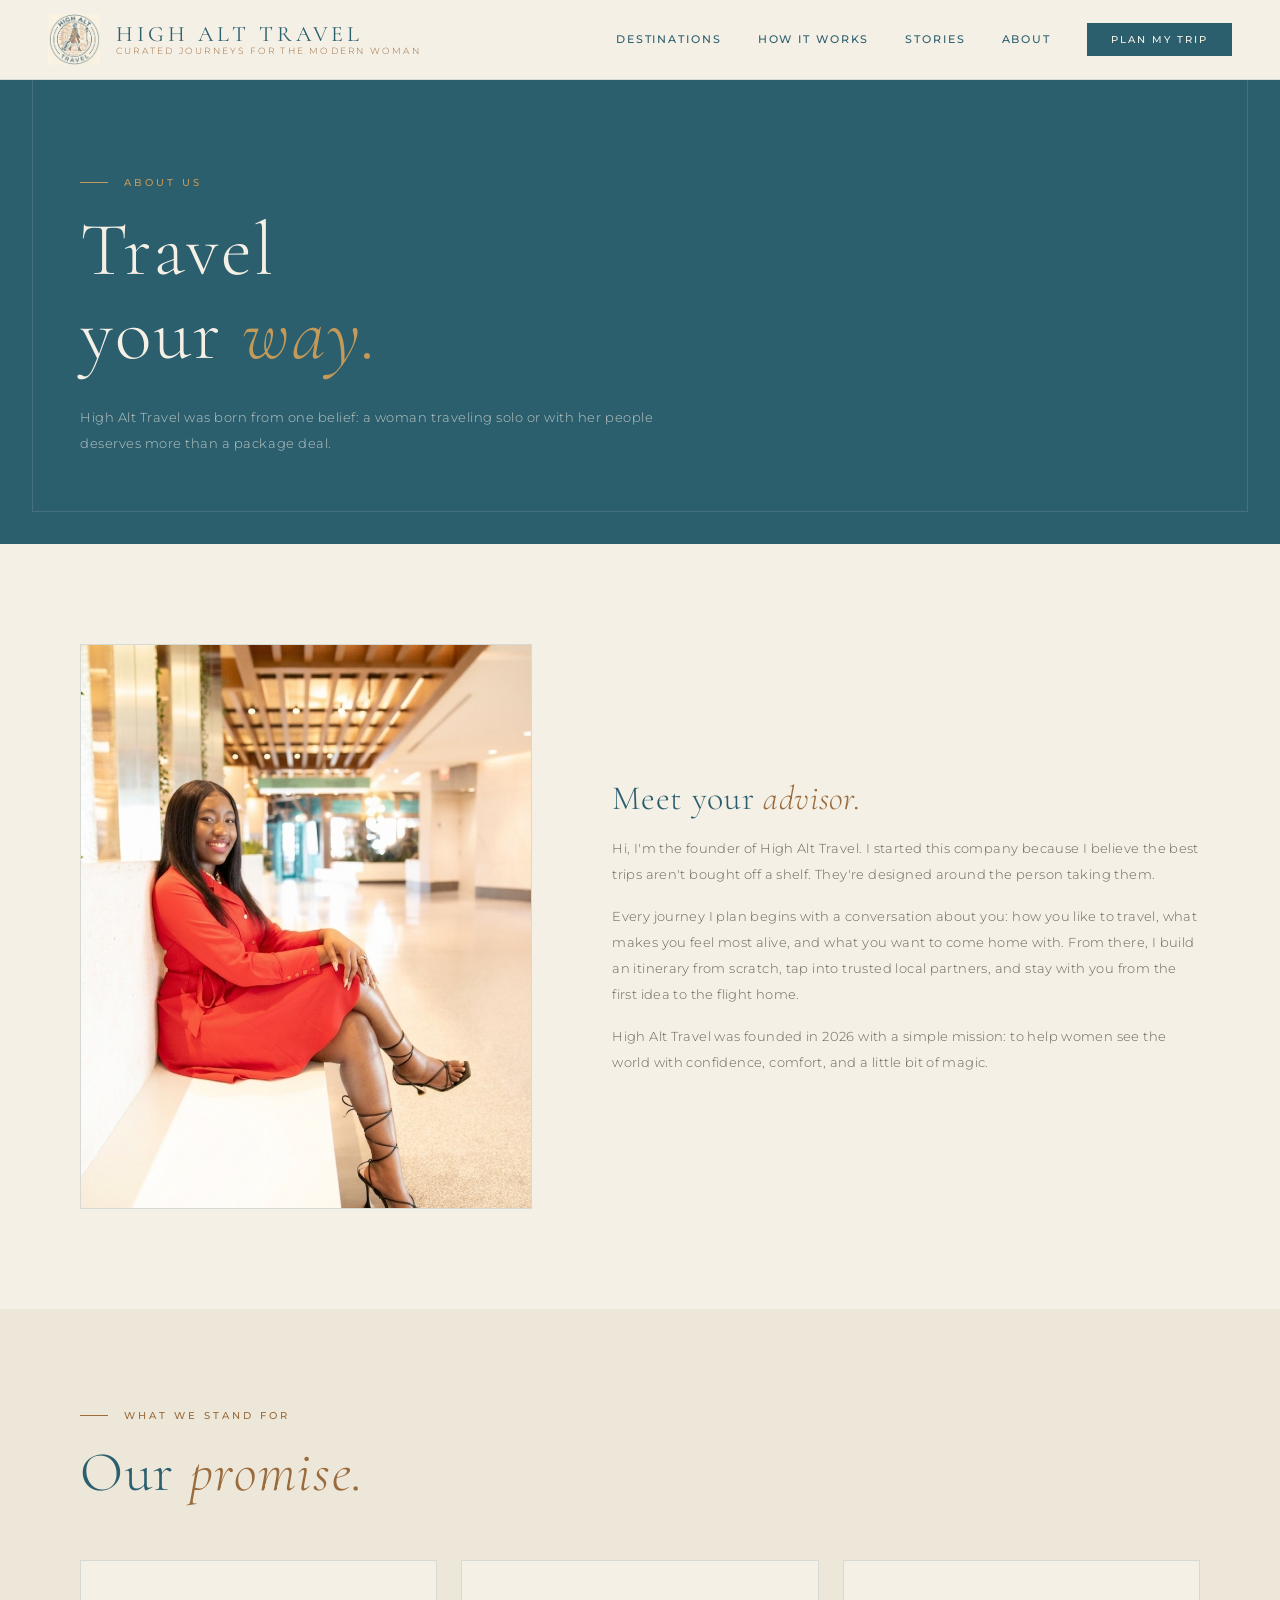
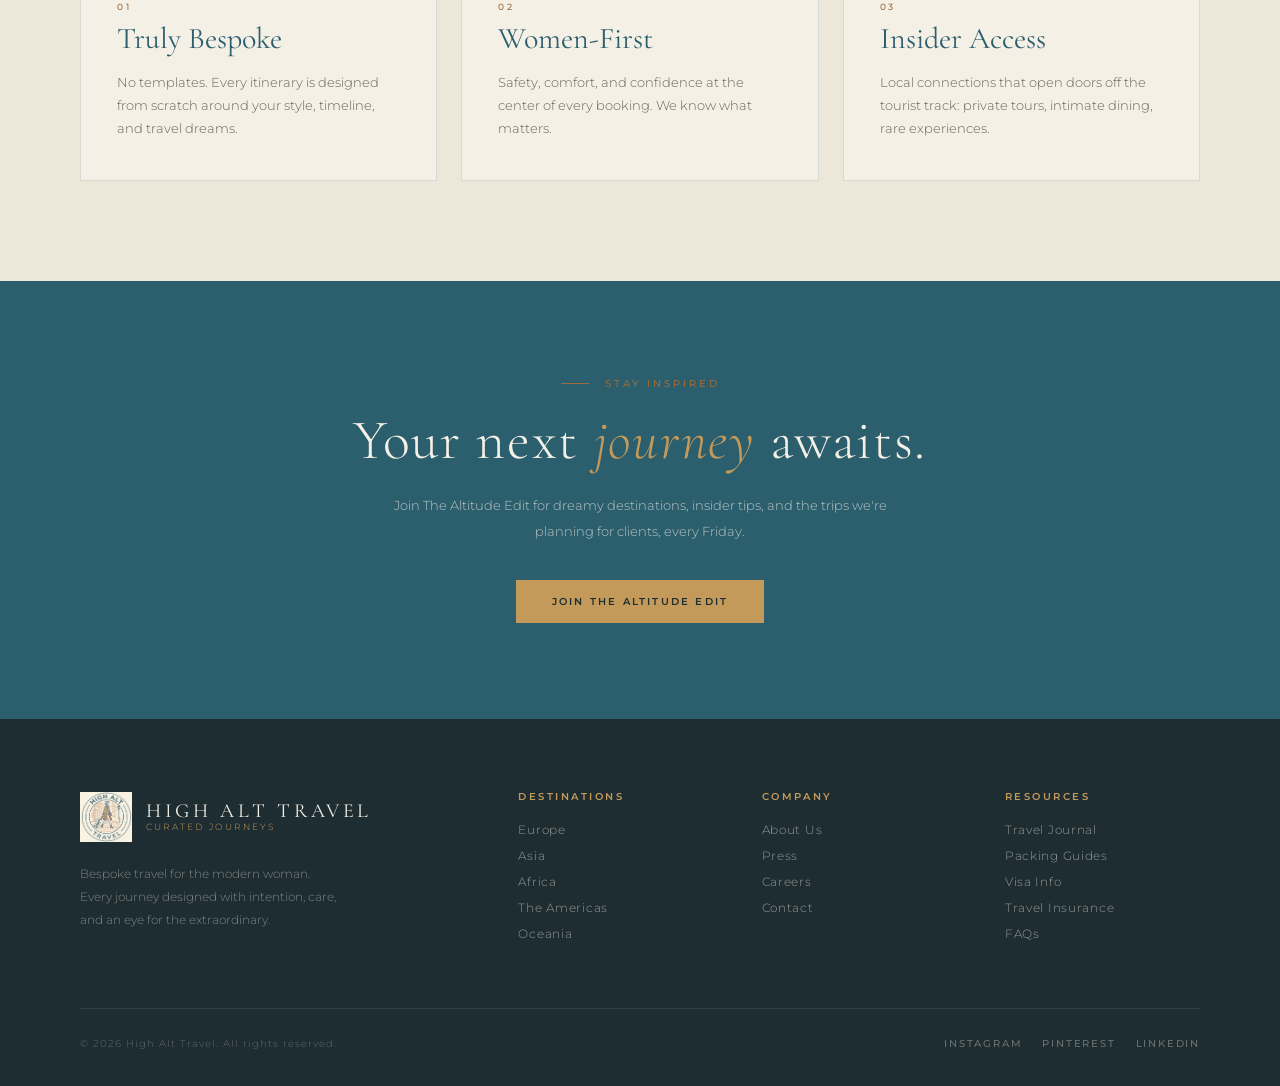
==== about.html @ b6b19e20 "Add footer pages and replace inquiry form with Brevo subscribe form - Replace the Formspree trip-inq" ====
<!DOCTYPE html>
<html lang="en">
<head>
<meta charset="UTF-8">
<meta name="viewport" content="width=device-width, initial-scale=1.0">
<title>About Us | High Alt Travel</title>
<meta name="description" content="High Alt Travel designs bespoke journeys for the modern woman traveler.">
<link href="https://fonts.googleapis.com/css2?family=Cormorant+Garamond:ital,wght@0,300;0,400;0,500;1,300;1,400;1,500&family=Montserrat:wght@300;400;500;600&display=swap" rel="stylesheet">
<link rel="icon" type="image/png" href="logo.png">
<link rel="stylesheet" href="styles.css">
</head>
<body>

<!-- NAV -->
<nav id="mainNav">
<a href="index.html" class="nav-brand">
    <img class="nav-logo" src="logo.png" alt="High Alt Travel logo">
    <div class="nav-wordmark">
        <span class="name">High Alt Travel</span>
        <span class="sub">Curated Journeys for the Modern Woman</span>
    </div>
</a>
    <div class="nav-links">
        <a href="index.html#destinations">Destinations</a>
        <a href="index.html#process">How It Works</a>
        <a href="index.html#testimonials">Stories</a>
        <a href="about.html">About</a>
        <a href="index.html#newsletter" class="nav-cta">Plan My Trip</a>
    </div>
    <div class="nav-hamburger" id="hamburger" aria-label="Open menu">
        <span></span><span></span><span></span>
    </div>
</nav>
<div class="mobile-menu" id="mobileMenu">
    <a href="index.html#destinations" class="mobile-link">Destinations</a>
    <a href="index.html#process" class="mobile-link">How It Works</a>
    <a href="index.html#testimonials" class="mobile-link">Stories</a>
    <a href="about.html" class="mobile-link">About</a>
    <a href="index.html#newsletter" class="mobile-link m-cta">Plan My Trip</a>
</div>

<!-- PAGE HERO -->
<header class="page-hero">
    <div class="section-eyebrow reveal">About Us</div>
    <h1 class="section-title reveal reveal-delay-1">Travel<br>your <em>way.</em></h1>
    <p class="page-lede reveal reveal-delay-2">High Alt Travel was born from one belief: a woman traveling solo or with her people deserves more than a package deal.</p>
</header>

<section class="page-body">
    <div class="about-split">
        <img class="about-photo reveal" src="my%20face.png" alt="Your High Alt Travel advisor">
        <div class="prose">
            <h2 class="reveal">Meet your <em>advisor.</em></h2>
            <p class="reveal reveal-delay-1">Hi, I'm the founder of High Alt Travel. I started this company because I believe the best trips aren't bought off a shelf. They're designed around the person taking them.</p>
            <p class="reveal reveal-delay-2">Every journey I plan begins with a conversation about you: how you like to travel, what makes you feel most alive, and what you want to come home with. From there, I build an itinerary from scratch, tap into trusted local partners, and stay with you from the first idea to the flight home.</p>
            <p class="reveal reveal-delay-3">High Alt Travel was founded in 2026 with a simple mission: to help women see the world with confidence, comfort, and a little bit of magic.</p>
        </div>
    </div>
</section>

<section class="page-body alt">
    <div class="section-eyebrow reveal">What We Stand For</div>
    <h2 class="section-title reveal reveal-delay-1" style="margin-bottom:56px;">Our <em>promise.</em></h2>
    <div class="card-grid">
        <div class="info-card reveal"><div class="meta">01</div><h3>Truly Bespoke</h3><p>No templates. Every itinerary is designed from scratch around your style, timeline, and travel dreams.</p></div>
        <div class="info-card reveal reveal-delay-1"><div class="meta">02</div><h3>Women-First</h3><p>Safety, comfort, and confidence at the center of every booking. We know what matters.</p></div>
        <div class="info-card reveal reveal-delay-2"><div class="meta">03</div><h3>Insider Access</h3><p>Local connections that open doors off the tourist track: private tours, intimate dining, rare experiences.</p></div>
    </div>
</section>

<!-- CTA -->
<section class="page-cta">
    <div class="section-eyebrow reveal" style="justify-content:center;">Stay Inspired</div>
    <h2 class="section-title reveal reveal-delay-1">Your next <em>journey</em> awaits.</h2>
    <p class="reveal reveal-delay-2">Join The Altitude Edit for dreamy destinations, insider tips, and the trips we're planning for clients, every Friday.</p>
    <a href="index.html#newsletter" class="btn-primary reveal reveal-delay-3">Join The Altitude Edit</a>
</section>

<!-- FOOTER -->
<footer>
    <div class="footer-grid">
        <div class="footer-brand">
        <a href="index.html" class="nav-brand" style="gap:14px;">
        <img class="nav-logo" src="logo.png" width="48" height="48" alt="High Alt Travel logo">
            <div class="nav-wordmark">
            <span class="name" style="color:var(--cream);font-size:20px;">High Alt Travel</span>
            <span class="sub" style="color:var(--gold);">Curated Journeys</span>
            </div>
        </a>
        <p>Bespoke travel for the modern woman. Every journey designed with intention, care, and an eye for the extraordinary.</p>
        </div>
        <div class="footer-col">
        <h4>Destinations</h4>
        <a href="europe.html">Europe</a>
        <a href="asia.html">Asia</a>
        <a href="africa.html">Africa</a>
        <a href="americas.html">The Americas</a>
        <a href="oceania.html">Oceania</a>
        </div>
        <div class="footer-col">
        <h4>Company</h4>
        <a href="about.html">About Us</a>
        <a href="press.html">Press</a>
        <a href="careers.html">Careers</a>
        <a href="index.html#newsletter">Contact</a>
        </div>
        <div class="footer-col">
        <h4>Resources</h4>
        <a href="https://view-from-high-alt.beehiiv.com/" target="_blank" rel="noopener">Travel Journal</a>
        <a href="packing-guides.html">Packing Guides</a>
        <a href="visa-info.html">Visa Info</a>
        <a href="travel-insurance.html">Travel Insurance</a>
        <a href="faq.html">FAQs</a>
        </div>
    </div>
    <div class="footer-bottom">
        <p class="footer-copy">© 2026 High Alt Travel. All rights reserved.</p>
        <div class="footer-socials">
        <a href="https://www.instagram.com/highalttravel" target="_blank" rel="noopener">Instagram</a>
        <a href="#">Pinterest</a>
        <a href="#">LinkedIn</a>
        </div>
    </div>
</footer>

<script src="script.js"></script>
</body>
</html>
---- styles.css ----
*, *::before, *::after { margin: 0; padding: 0; box-sizing: border-box; }
:root {
  --cream: #f5f0e6;
  --cream-dark: #ede7d9;
  --teal: #2c5f6e;
  --teal-mid: #3a7a8c;
  --teal-light: #d4e8ed;
  --bronze: #9a6b3c;
  --gold: #c49a5a;
  --ink: #1e2d31;
  --muted: #6b6258;
  --border: rgba(44,95,110,0.15);
  --nav-h: 80px;
}
html { scroll-behavior: smooth; }
body {
  font-family: 'Montserrat', sans-serif;
  background: var(--cream);
  color: var(--ink);
  overflow-x: hidden;
}
img { display: block; max-width: 100%; }
a { color: inherit; text-decoration: none; }

/* ── NAV ── */
nav {
  position: fixed; top: 0; left: 0; right: 0; z-index: 100;
  height: var(--nav-h);
  background: var(--cream);
  border-bottom: 1px solid var(--border);
  display: flex; align-items: center;
  padding: 0 48px;
  justify-content: space-between;
  transition: box-shadow 0.3s;
}
nav.scrolled { box-shadow: 0 2px 24px rgba(44,95,110,0.08); }
.nav-brand { display: flex; align-items: center; gap: 16px; }
.nav-logo { width: 52px; height: 52px; object-fit: contain; }
.nav-wordmark { display: flex; flex-direction: column; gap: 1px; }
.nav-wordmark .name {
  font-family: 'Cormorant Garamond', serif;
  font-size: 22px; font-weight: 400;
  letter-spacing: 0.18em; text-transform: uppercase;
  color: var(--teal); line-height: 1;
}
.nav-wordmark .sub {
  font-size: 8.5px; font-weight: 300;
  letter-spacing: 0.26em; text-transform: uppercase;
  color: var(--bronze);
}
.nav-links { display: flex; align-items: center; gap: 36px; }
.nav-links a {
  font-size: 10.5px; font-weight: 500;
  letter-spacing: 0.18em; text-transform: uppercase;
  color: var(--teal); transition: color 0.2s;
}
.nav-links a:hover { color: var(--bronze); }
.nav-cta {
  background: var(--teal); color: var(--cream) !important;
  padding: 10px 24px; font-size: 10px !important;
  letter-spacing: 0.2em !important;
  transition: background 0.2s !important;
}
.nav-cta:hover { background: var(--teal-mid) !important; color: var(--cream) !important; }
.nav-hamburger { display: none; flex-direction: column; gap: 5px; cursor: pointer; padding: 4px; }
.nav-hamburger span { display: block; width: 24px; height: 1.5px; background: var(--teal); transition: all 0.3s; }
.mobile-menu {
  display: none; position: fixed; top: var(--nav-h); left: 0; right: 0;
  background: var(--cream); z-index: 99;
  border-bottom: 1px solid var(--border);
  flex-direction: column; padding: 24px 32px 32px;
  gap: 20px;
}
.mobile-menu.open { display: flex; }
.mobile-menu a {
  font-size: 11px; font-weight: 500;
  letter-spacing: 0.2em; text-transform: uppercase;
  color: var(--teal); padding: 8px 0;
  border-bottom: 1px solid var(--border);
}
.mobile-menu .m-cta {
  background: var(--teal); color: var(--cream);
  padding: 14px 24px; text-align: center; border: none; margin-top: 8px;
}

/* ── HERO ── */
.hero {
  padding-top: var(--nav-h);
  min-height: 100vh;
  display: grid; grid-template-columns: 1fr 1fr;
  position: relative; overflow: hidden;
}
.hero-left {
  display: flex; flex-direction: column;
  justify-content: center;
  padding: 80px 72px 80px 80px;
  position: relative; z-index: 2;
}
.hero-eyebrow {
  display: flex; align-items: center; gap: 16px;
  font-size: 10px; font-weight: 500;
  letter-spacing: 0.32em; text-transform: uppercase;
  color: var(--bronze); margin-bottom: 28px;
}
.hero-eyebrow::before {
  content: ''; display: block;
  width: 36px; height: 1px; background: var(--bronze);
}
.hero-h1 {
  font-family: 'Cormorant Garamond', serif;
  font-size: clamp(54px, 7vw, 88px);
  font-weight: 300; line-height: 0.95;
  letter-spacing: 0.02em;
  color: var(--teal); margin-bottom: 32px;
}
.hero-h1 em { font-style: italic; color: var(--bronze); }
.hero-p {
  font-size: 13px; font-weight: 300;
  line-height: 2; letter-spacing: 0.06em;
  color: var(--muted); max-width: 380px; margin-bottom: 44px;
}
.hero-actions { display: flex; align-items: center; gap: 24px; flex-wrap: wrap; }
.btn-primary {
  display: inline-block;
  background: var(--teal); color: var(--cream);
  font-size: 10px; font-weight: 600;
  letter-spacing: 0.22em; text-transform: uppercase;
  padding: 15px 36px;
  transition: background 0.25s, transform 0.2s;
}
.btn-primary:hover { background: var(--teal-mid); transform: translateY(-1px); }
.btn-ghost {
  font-size: 10px; font-weight: 500;
  letter-spacing: 0.22em; text-transform: uppercase;
  color: var(--teal); display: flex; align-items: center; gap: 10px;
  transition: gap 0.2s;
}
.btn-ghost:hover { gap: 16px; }
.btn-ghost::after { content: '→'; font-size: 14px; }
.hero-stats {
  display: flex; gap: 40px; margin-top: 64px;
  padding-top: 40px; border-top: 1px solid var(--border);
}
.hero-stat .num {
  font-family: 'Cormorant Garamond', serif;
  font-size: 36px; font-weight: 300;
  color: var(--teal); letter-spacing: 0.04em;
  line-height: 1;
}
.hero-stat .lbl {
  font-size: 9px; font-weight: 500;
  letter-spacing: 0.22em; text-transform: uppercase;
  color: var(--bronze); margin-top: 4px;
}

.hero-right {
  background: var(--teal);
  position: relative; display: flex;
  align-items: center; justify-content: center; overflow: hidden;
}
.hero-right-inner {
  position: absolute; inset: 32px;
  border: 1px solid rgba(245,240,230,0.15);
  pointer-events: none;
}
.hero-logo-display {
  width: min(320px, 60%);
  filter: brightness(0) invert(1) opacity(0.12);
  position: absolute;
}
.hero-logo-main {
  width: min(260px, 55%);
  position: relative; z-index: 2;
  animation: floatIn 1s ease both;
}
@keyframes floatIn {
  from { opacity: 0; transform: translateY(20px); }
  to   { opacity: 1; transform: translateY(0); }
}
.hero-tagline-vertical {
  position: absolute; right: 48px; top: 50%;
  transform: translateY(-50%) rotate(90deg);
  transform-origin: center center;
  font-size: 9px; font-weight: 300;
  letter-spacing: 0.38em; text-transform: uppercase;
  color: rgba(245,240,230,0.35);
  white-space: nowrap;
}

/* ── MARQUEE ── */
.marquee-strip {
  background: var(--bronze);
  overflow: hidden; padding: 14px 0;
  display: flex; gap: 0;
}
.marquee-track {
  display: flex; gap: 0;
  animation: marquee 28s linear infinite;
  white-space: nowrap;
}
.marquee-item {
  font-size: 10px; font-weight: 500;
  letter-spacing: 0.28em; text-transform: uppercase;
  color: var(--cream); padding: 0 36px;
  display: flex; align-items: center; gap: 36px;
}
.marquee-item::after { content: '◆'; font-size: 6px; opacity: 0.6; }
@keyframes marquee { from { transform: translateX(0); } to { transform: translateX(-50%); } }

/* ── SECTION SHARED ── */
.section { padding: 100px 80px; }
.section-sm { padding: 60px 80px; }
.section-eyebrow {
  display: flex; align-items: center; gap: 16px;
  font-size: 10px; font-weight: 500;
  letter-spacing: 0.3em; text-transform: uppercase;
  color: var(--bronze); margin-bottom: 20px;
}
.section-eyebrow::before {
  content: ''; width: 28px; height: 1px; background: var(--bronze);
}
.section-title {
  font-family: 'Cormorant Garamond', serif;
  font-size: clamp(36px, 4.5vw, 56px);
  font-weight: 300; line-height: 1.1;
  color: var(--teal); letter-spacing: 0.03em;
}
.section-title em { font-style: italic; color: var(--bronze); }

/* ── WHY US ── */
.why { background: var(--cream-dark); }
.why-grid {
  display: grid; grid-template-columns: 1fr 2fr;
  gap: 80px; align-items: start; margin-top: 64px;
}
.why-intro p {
  font-size: 13px; font-weight: 300;
  line-height: 2.1; color: var(--muted);
  letter-spacing: 0.04em; margin-top: 20px;
}
.why-pillars { display: grid; grid-template-columns: 1fr 1fr; gap: 36px; }
.pillar {
  padding: 36px;
  border: 1px solid var(--border);
  background: var(--cream);
  transition: border-color 0.25s, transform 0.25s;
}
.pillar:hover { border-color: var(--teal); transform: translateY(-3px); }
.pillar-num {
  font-family: 'Cormorant Garamond', serif;
  font-size: 48px; font-weight: 300;
  color: var(--teal-light); line-height: 1;
  margin-bottom: 20px;
}
.pillar-title {
  font-size: 11px; font-weight: 600;
  letter-spacing: 0.18em; text-transform: uppercase;
  color: var(--teal); margin-bottom: 12px;
}
.pillar-text {
  font-size: 12.5px; font-weight: 300;
  line-height: 1.85; color: var(--muted);
}

/* ── DESTINATIONS ── */
.dest-header {
  display: flex; justify-content: space-between;
  align-items: flex-end; margin-bottom: 56px;
}
.dest-header a {
  font-size: 10px; font-weight: 500;
  letter-spacing: 0.22em; text-transform: uppercase;
  color: var(--bronze); display: flex; align-items: center; gap: 8px;
  transition: gap 0.2s;
}
.dest-header a:hover { gap: 14px; }
.dest-header a::after { content: '→'; font-size: 14px; }
.dest-grid {
  display: grid;
  grid-template-columns: repeat(3, 1fr);
  grid-template-rows: auto auto;
  gap: 20px;
}
.dest-card {
  position: relative; overflow: hidden;
  aspect-ratio: 3/4;
  cursor: pointer;
}
.dest-card:first-child {
  grid-row: 1 / 3; aspect-ratio: auto;
}
.dest-bg {
  position: absolute; inset: 0;
  transition: transform 0.6s ease;
}
.dest-card:hover .dest-bg { transform: scale(1.04); }
.dest-overlay {
  position: absolute; inset: 0;
  background: linear-gradient(to top, rgba(30,45,49,0.85) 0%, rgba(30,45,49,0.1) 60%);
}
.dest-content {
  position: absolute; bottom: 0; left: 0; right: 0;
  padding: 28px;
}
.dest-region {
  font-size: 9px; font-weight: 500;
  letter-spacing: 0.28em; text-transform: uppercase;
  color: var(--gold); margin-bottom: 6px;
}
.dest-name {
  font-family: 'Cormorant Garamond', serif;
  font-size: 26px; font-weight: 400;
  color: var(--cream); line-height: 1.1; letter-spacing: 0.04em;
}
.dest-card:first-child .dest-name { font-size: 38px; }
.dest-days {
  font-size: 10px; font-weight: 300;
  letter-spacing: 0.14em; color: rgba(245,240,230,0.65);
  margin-top: 8px;
}
.dest-tag {
  position: absolute; top: 20px; right: 20px;
  background: var(--bronze); color: var(--cream);
  font-size: 9px; font-weight: 600;
  letter-spacing: 0.18em; text-transform: uppercase;
  padding: 6px 14px;
}

/* destination background images */
.d1 { 
    background-image: url('images/amalfi.jpg'); 
    background-size: cover; 
    background-position: center; 
}

.d2 { 
    background-image: url('images/marrakech.jpg'); 
    background-size: cover; 
    background-position: center; 
}

.d3 { 
    background-image: url('images/kyoto.jpg'); 
    background-size: cover; 
    background-position: center; 
}

.d4 { 
    background-image: url('images/patagonia.jpg'); 
    background-size: cover; 
    background-position: center; 
}

.d5 { 
    background-image: url('images/maldives.jpg'); 
    background-size: cover; 
    background-position: center;
}

/* destination color fills (placeholder imagery via CSS) */
.d1 { background: linear-gradient(135deg, #1a3a45 0%, #2c5f6e 40%, #8fb5bf 100%); }
.d2 { background: linear-gradient(135deg, #3d2b1a 0%, #7a4e2e 50%, #c49a5a 100%); }
.d3 { background: linear-gradient(135deg, #1a2d1a 0%, #2e5c2e 50%, #7ab87a 100%); }
.d4 { background: linear-gradient(135deg, #2b1a3a 0%, #5a3a7a 50%, #b89ad4 100%); }
.d5 { background: linear-gradient(135deg, #3a1a1a 0%, #7a3030 50%, #c48080 100%); }

/* destination SVG scene overlays */
.dest-scene { position: absolute; inset: 0; opacity: 0.18; }

/* ── PROCESS ── */
.process { background: var(--teal); padding: 100px 80px; }
.process .section-eyebrow { color: var(--gold); }
.process .section-eyebrow::before { background: var(--gold); }
.process .section-title { color: var(--cream); }
.process-steps {
  display: grid; grid-template-columns: repeat(4, 1fr);
  gap: 0; margin-top: 64px;
  border-top: 1px solid rgba(245,240,230,0.15);
}
.step {
  padding: 40px 32px 40px 0;
  border-right: 1px solid rgba(245,240,230,0.15);
  transition: background 0.25s;
}
.step:last-child { border-right: none; padding-right: 0; }
.step:hover { background: rgba(245,240,230,0.04); }
.step-num {
  font-family: 'Cormorant Garamond', serif;
  font-size: 72px; font-weight: 300;
  color: rgba(245,240,230,0.1); line-height: 1;
  margin-bottom: 16px;
}
.step-title {
  font-size: 11px; font-weight: 600;
  letter-spacing: 0.18em; text-transform: uppercase;
  color: var(--gold); margin-bottom: 14px;
}
.step-text {
  font-size: 12.5px; font-weight: 300;
  line-height: 1.9; color: rgba(245,240,230,0.65);
}

/* ── TESTIMONIALS ── */
.testimonials { background: var(--cream-dark); }
.testi-grid {
  display: grid; grid-template-columns: repeat(3, 1fr);
  gap: 24px; margin-top: 56px;
}
.testi-card {
  background: var(--cream); padding: 40px 36px;
  border: 1px solid var(--border);
  position: relative;
}
.testi-quote {
  font-family: 'Cormorant Garamond', serif;
  font-size: 64px; font-weight: 300;
  color: var(--teal-light); line-height: 0.8;
  margin-bottom: 12px;
}
.testi-text {
  font-family: 'Cormorant Garamond', serif;
  font-size: 17px; font-style: italic; font-weight: 300;
  line-height: 1.75; color: var(--ink);
  margin-bottom: 28px;
}
.testi-author { display: flex; align-items: center; gap: 14px; }
.testi-avatar {
  width: 42px; height: 42px; border-radius: 50%;
  display: flex; align-items: center; justify-content: center;
  background: var(--teal); color: var(--cream);
  font-size: 13px; font-weight: 500; letter-spacing: 0.05em;
  flex-shrink: 0;
}
.testi-name { font-size: 11px; font-weight: 600; letter-spacing: 0.1em; color: var(--teal); }
.testi-trip { font-size: 10px; font-weight: 300; letter-spacing: 0.12em; color: var(--bronze); margin-top: 2px; }
.stars { color: var(--gold); font-size: 11px; letter-spacing: 2px; margin-bottom: 12px; }

/* ── NEWSLETTER ── */
.newsletter {
  background: var(--cream); padding: 100px 80px;
  display: grid; grid-template-columns: 1fr 1fr;
  gap: 80px; align-items: center;
  border-top: 1px solid var(--border);
  border-bottom: 1px solid var(--border);
}
.nl-text .section-title { margin-top: 12px; }
.nl-text p {
  font-size: 13px; font-weight: 300;
  line-height: 2; color: var(--muted); margin-top: 20px;
}
.nl-form { display: flex; flex-direction: column; gap: 16px; }
.nl-row { display: flex; gap: 0; }
.nl-input {
  flex: 1; padding: 15px 20px;
  font-family: 'Montserrat', sans-serif;
  font-size: 11.5px; font-weight: 300; letter-spacing: 0.06em;
  border: 1px solid var(--border); border-right: none;
  background: var(--cream-dark); color: var(--ink);
  outline: none;
  transition: border-color 0.2s;
}
.nl-input:focus { border-color: var(--teal); }
.nl-input::placeholder { color: var(--muted); opacity: 0.6; }
.nl-submit {
  padding: 15px 28px;
  background: var(--teal); color: var(--cream);
  font-family: 'Montserrat', sans-serif;
  font-size: 10px; font-weight: 600;
  letter-spacing: 0.22em; text-transform: uppercase;
  border: none; cursor: pointer;
  transition: background 0.2s;
}
.nl-submit:hover { background: var(--teal-mid); }
.nl-note {
  font-size: 10px; font-weight: 300;
  letter-spacing: 0.08em; color: var(--muted); opacity: 0.7;
}
.nl-select-row { display: grid; grid-template-columns: 1fr 1fr; gap: 12px; }
.nl-select {
  padding: 13px 16px;
  font-family: 'Montserrat', sans-serif;
  font-size: 11px; font-weight: 300; letter-spacing: 0.06em;
  border: 1px solid var(--border);
  background: var(--cream-dark); color: var(--ink);
  outline: none; cursor: pointer;
  appearance: none;
  background-image: url("data:image/svg+xml,%3Csvg xmlns='http://www.w3.org/2000/svg' width='10' height='6'%3E%3Cpath d='M0 0l5 6 5-6z' fill='%232c5f6e'/%3E%3C/svg%3E");
  background-repeat: no-repeat;
  background-position: right 14px center;
}

/* Brevo subscribe form */
.nl-brevo { width: 100%; }
.nl-brevo .sib-form { padding: 0; }
.nl-brevo #sib-container { margin: 0 auto; }

/* ── INNER PAGES ── */
.page-hero {
  background: var(--teal);
  padding: calc(var(--nav-h) + 96px) 80px 88px;
  position: relative; overflow: hidden;
}
.page-hero::after {
  content: ''; position: absolute; inset: 32px;
  border: 1px solid rgba(245,240,230,0.12);
  pointer-events: none;
}
.page-hero .section-eyebrow { color: var(--gold); }
.page-hero .section-eyebrow::before { background: var(--gold); }
.page-hero .section-title {
  color: var(--cream);
  font-size: clamp(44px, 6vw, 76px);
}
.page-hero .section-title em { color: var(--gold); }
.page-lede {
  max-width: 620px; margin-top: 28px;
  font-size: 13px; font-weight: 300;
  line-height: 2; letter-spacing: 0.04em;
  color: rgba(245,240,230,0.72);
}
.page-body { padding: 100px 80px; }
.page-body.alt { background: var(--cream-dark); }
.prose { max-width: 740px; }
.prose h2 {
  font-family: 'Cormorant Garamond', serif;
  font-size: 34px; font-weight: 300;
  color: var(--teal); letter-spacing: 0.02em;
  margin: 56px 0 16px;
}
.prose h2:first-child { margin-top: 0; }
.prose h2 em { font-style: italic; color: var(--bronze); }
.prose h3 {
  font-size: 11px; font-weight: 600;
  letter-spacing: 0.18em; text-transform: uppercase;
  color: var(--teal); margin: 32px 0 10px;
}
.prose p, .prose li {
  font-size: 13px; font-weight: 300;
  line-height: 2; letter-spacing: 0.03em;
  color: var(--muted);
}
.prose p + p { margin-top: 16px; }
.prose ul { list-style: none; margin: 14px 0; }
.prose li { padding-left: 22px; position: relative; }
.prose li::before {
  content: '◆'; position: absolute; left: 0; top: 1px;
  font-size: 7px; color: var(--gold);
}
.prose a { color: var(--bronze); text-decoration: underline; text-underline-offset: 3px; }
.prose a:hover { color: var(--teal); }
.prose strong { font-weight: 500; color: var(--ink); }
.note {
  margin-top: 40px; padding: 24px 28px;
  border-left: 2px solid var(--gold);
  background: var(--cream-dark);
  font-size: 11.5px !important; font-style: italic;
}
.card-grid {
  display: grid; grid-template-columns: repeat(3, 1fr);
  gap: 24px;
}
.card-grid.two { grid-template-columns: repeat(2, 1fr); }
.info-card {
  background: var(--cream); padding: 40px 36px;
  border: 1px solid var(--border);
  transition: border-color 0.25s, transform 0.25s;
}
.info-card:hover { border-color: var(--teal); transform: translateY(-3px); }
.info-card .meta {
  font-size: 9px; font-weight: 500;
  letter-spacing: 0.28em; text-transform: uppercase;
  color: var(--bronze); margin-bottom: 10px;
}
.info-card h3 {
  font-family: 'Cormorant Garamond', serif;
  font-size: 30px; font-weight: 400;
  color: var(--teal); line-height: 1.1;
  margin-bottom: 16px;
}
.info-card p, .info-card li {
  font-size: 12.5px; font-weight: 300;
  line-height: 1.85; color: var(--muted);
}
.info-card ul { list-style: none; }
.info-card li { padding: 6px 0; border-bottom: 1px solid var(--border); }
.info-card li:last-child { border-bottom: none; }
.info-card .facts {
  display: flex; gap: 28px; flex-wrap: wrap;
  margin-top: 24px; padding-top: 20px;
  border-top: 1px solid var(--border);
}
.info-card .facts div { font-size: 9px; font-weight: 500; letter-spacing: 0.2em; text-transform: uppercase; color: var(--bronze); }
.info-card .facts span {
  display: block; margin-top: 4px;
  font-family: 'Cormorant Garamond', serif;
  font-size: 17px; letter-spacing: 0.02em; text-transform: none;
  font-weight: 400; color: var(--teal);
}
.faq-list { max-width: 820px; }
.faq-list details { border-bottom: 1px solid var(--border); }
.faq-list details:first-child { border-top: 1px solid var(--border); }
.faq-list summary {
  list-style: none; cursor: pointer;
  display: flex; justify-content: space-between; align-items: center; gap: 24px;
  padding: 26px 0;
  font-family: 'Cormorant Garamond', serif;
  font-size: 23px; font-weight: 400; color: var(--teal);
}
.faq-list summary::-webkit-details-marker { display: none; }
.faq-list summary::after {
  content: '+'; font-family: 'Montserrat', sans-serif;
  font-size: 18px; font-weight: 300; color: var(--bronze);
  transition: transform 0.25s;
}
.faq-list details[open] summary::after { transform: rotate(45deg); }
.faq-list .answer { padding: 0 0 28px; }
.about-split {
  display: grid; grid-template-columns: 1fr 1.3fr;
  gap: 80px; align-items: center;
}
.about-photo {
  width: 100%; aspect-ratio: 4/5; object-fit: cover;
  border: 1px solid var(--border);
}
.page-cta {
  background: var(--teal); text-align: center;
  padding: 96px 80px;
}
.page-cta .section-title { color: var(--cream); }
.page-cta .section-title em { color: var(--gold); }
.page-cta p {
  max-width: 520px; margin: 20px auto 36px;
  font-size: 13px; font-weight: 300; line-height: 2;
  color: rgba(245,240,230,0.7);
}
.page-cta .btn-primary { background: var(--gold); color: var(--ink); }
.page-cta .btn-primary:hover { background: var(--cream); }

/* ── FOOTER ── */
footer {
  background: var(--ink); padding: 72px 80px 36px;
}
.footer-grid {
  display: grid; grid-template-columns: 2fr 1fr 1fr 1fr;
  gap: 48px; padding-bottom: 56px;
  border-bottom: 1px solid rgba(245,240,230,0.1);
}
.footer-brand .nav-wordmark .name { color: var(--cream); font-size: 24px; }
.footer-brand .nav-wordmark .sub { color: var(--gold); }
.footer-brand p {
  font-size: 12px; font-weight: 300;
  line-height: 1.9; color: rgba(245,240,230,0.45);
  margin-top: 20px; max-width: 260px;
}
.footer-col h4 {
  font-size: 9.5px; font-weight: 600;
  letter-spacing: 0.26em; text-transform: uppercase;
  color: var(--gold); margin-bottom: 20px;
}
.footer-col a {
  display: block;
  font-size: 12px; font-weight: 300;
  letter-spacing: 0.06em; color: rgba(245,240,230,0.55);
  margin-bottom: 11px; transition: color 0.2s;
}
.footer-col a:hover { color: var(--cream); }
.footer-bottom {
  display: flex; justify-content: space-between;
  align-items: center; padding-top: 28px;
}
.footer-copy {
  font-size: 10px; font-weight: 300;
  letter-spacing: 0.1em; color: rgba(245,240,230,0.3);
}
.footer-socials { display: flex; gap: 20px; }
.footer-socials a {
  font-size: 10px; font-weight: 500;
  letter-spacing: 0.18em; text-transform: uppercase;
  color: rgba(245,240,230,0.35); transition: color 0.2s;
}
.footer-socials a:hover { color: var(--gold); }

/* ── SCROLL ANIMATIONS ── */
.reveal {
  opacity: 0; transform: translateY(24px);
  transition: opacity 0.7s ease, transform 0.7s ease;
}
.reveal.visible { opacity: 1; transform: translateY(0); }
.reveal-delay-1 { transition-delay: 0.1s; }
.reveal-delay-2 { transition-delay: 0.2s; }
.reveal-delay-3 { transition-delay: 0.3s; }

/* ── RESPONSIVE ── */
@media (max-width: 1024px) {
  .section { padding: 80px 48px; }
  .section-sm { padding: 48px 48px; }
  .hero-left { padding: 60px 48px; }
  .why-grid { grid-template-columns: 1fr; gap: 48px; }
  .process-steps { grid-template-columns: 1fr 1fr; }
  .step { border-right: none; border-bottom: 1px solid rgba(245,240,230,0.15); padding: 36px 0; }
  .step:last-child { border-bottom: none; }
  .footer-grid { grid-template-columns: 1fr 1fr; gap: 40px; }
  .newsletter { grid-template-columns: 1fr; gap: 40px; }
  .page-hero { padding: calc(var(--nav-h) + 72px) 48px 72px; }
  .page-body { padding: 80px 48px; }
  .card-grid { grid-template-columns: 1fr 1fr; }
  .about-split { grid-template-columns: 1fr; gap: 48px; }
  .about-photo { max-width: 420px; }
}
@media (max-width: 768px) {
  :root { --nav-h: 68px; }
  nav { padding: 0 24px; }
  .nav-links { display: none; }
  .nav-hamburger { display: flex; }
  .hero { grid-template-columns: 1fr; min-height: auto; }
  .hero-left { padding: 60px 32px; }
  .hero-right { min-height: 300px; }
  .hero-stats { gap: 24px; flex-wrap: wrap; }
  .section { padding: 64px 32px; }
  .why-pillars { grid-template-columns: 1fr; }
  .dest-grid { grid-template-columns: 1fr 1fr; }
  .dest-card:first-child { grid-column: 1 / 3; grid-row: auto; }
  .process { padding: 64px 32px; }
  .process-steps { grid-template-columns: 1fr; }
  .testi-grid { grid-template-columns: 1fr; }
  .newsletter { padding: 64px 32px; }
  .footer-grid { grid-template-columns: 1fr; }
  footer { padding: 56px 32px 28px; }
  .footer-bottom { flex-direction: column; gap: 16px; text-align: center; }
  .nl-select-row { grid-template-columns: 1fr; }
  .page-hero { padding: calc(var(--nav-h) + 56px) 24px 56px; }
  .page-hero::after { inset: 14px; }
  .page-body { padding: 64px 24px; }
  .page-cta { padding: 72px 24px; }
  .card-grid, .card-grid.two { grid-template-columns: 1fr; }
  .info-card { padding: 32px 26px; }
  .faq-list summary { font-size: 20px; }
}
@media (max-width: 480px) {
  .dest-grid { grid-template-columns: 1fr; }
  .dest-card:first-child { grid-column: auto; }
  .dest-header { flex-direction: column; gap: 16px; align-items: flex-start; }
}
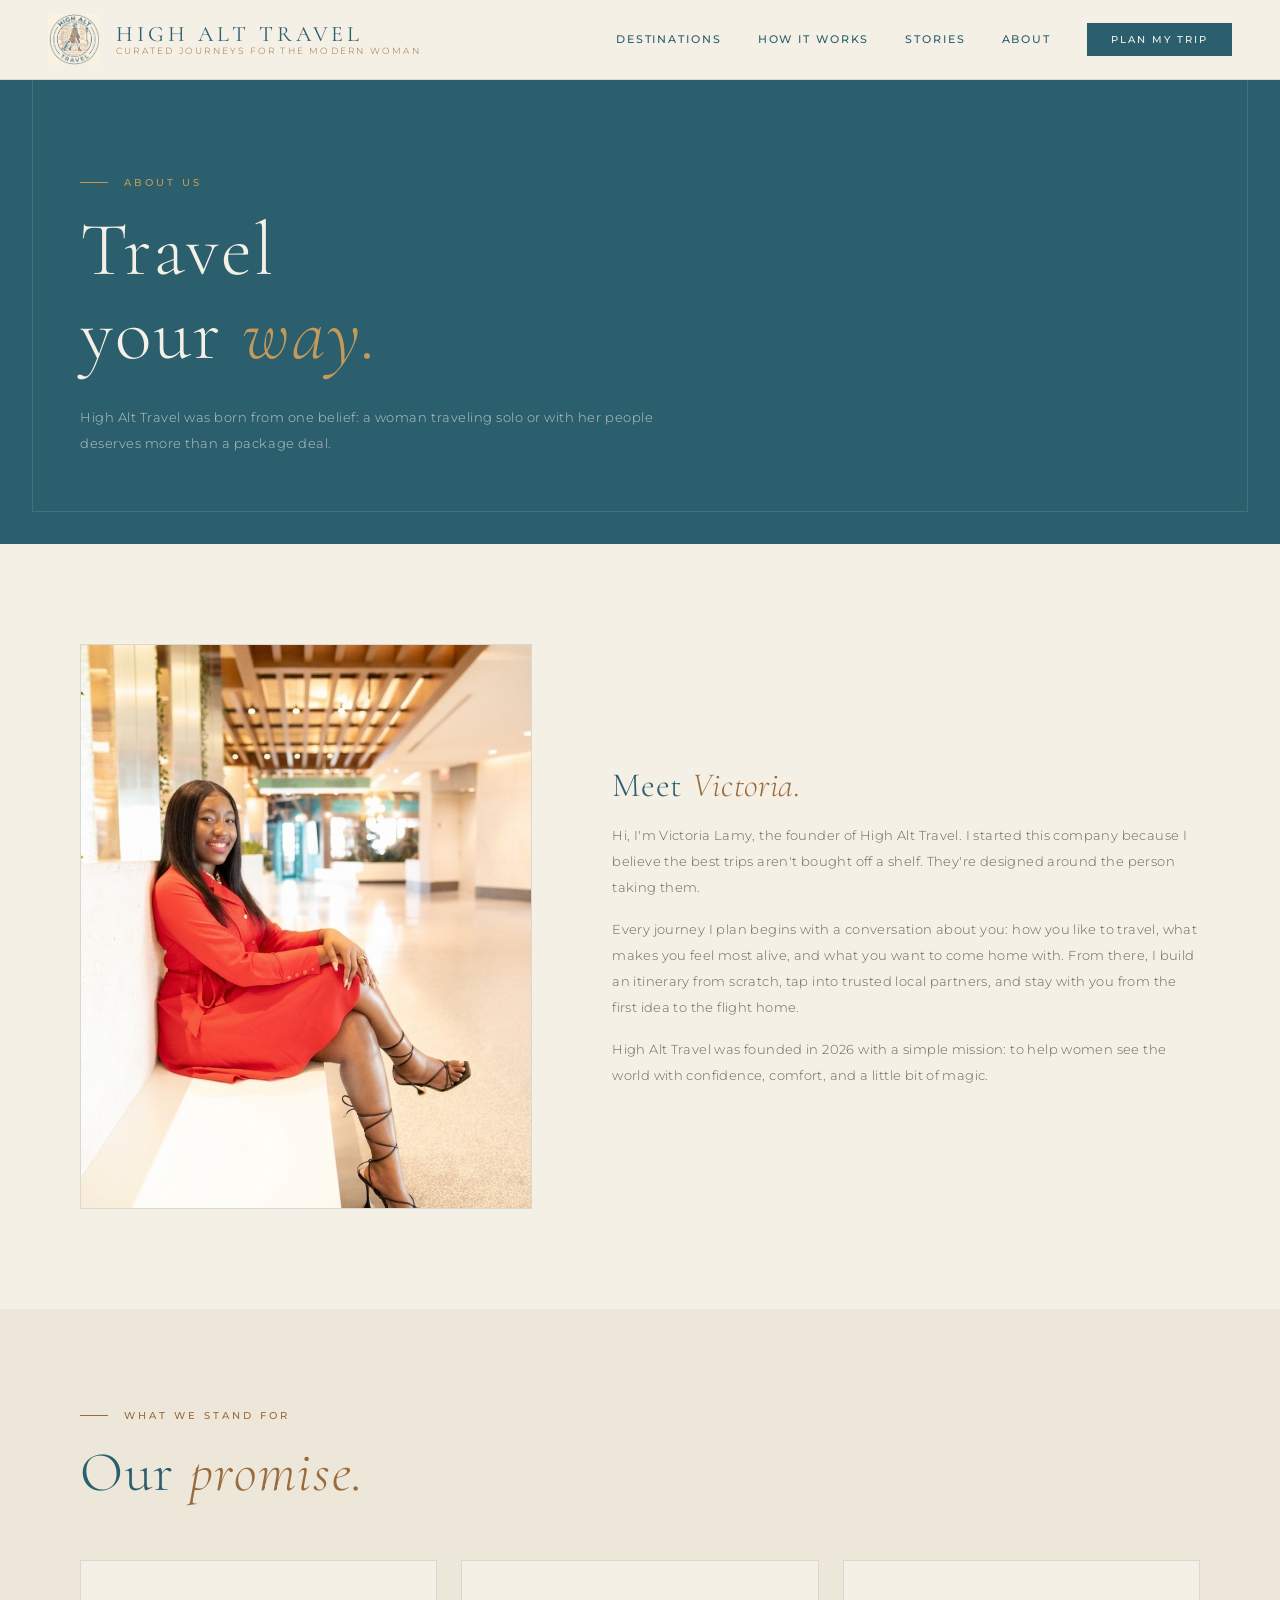
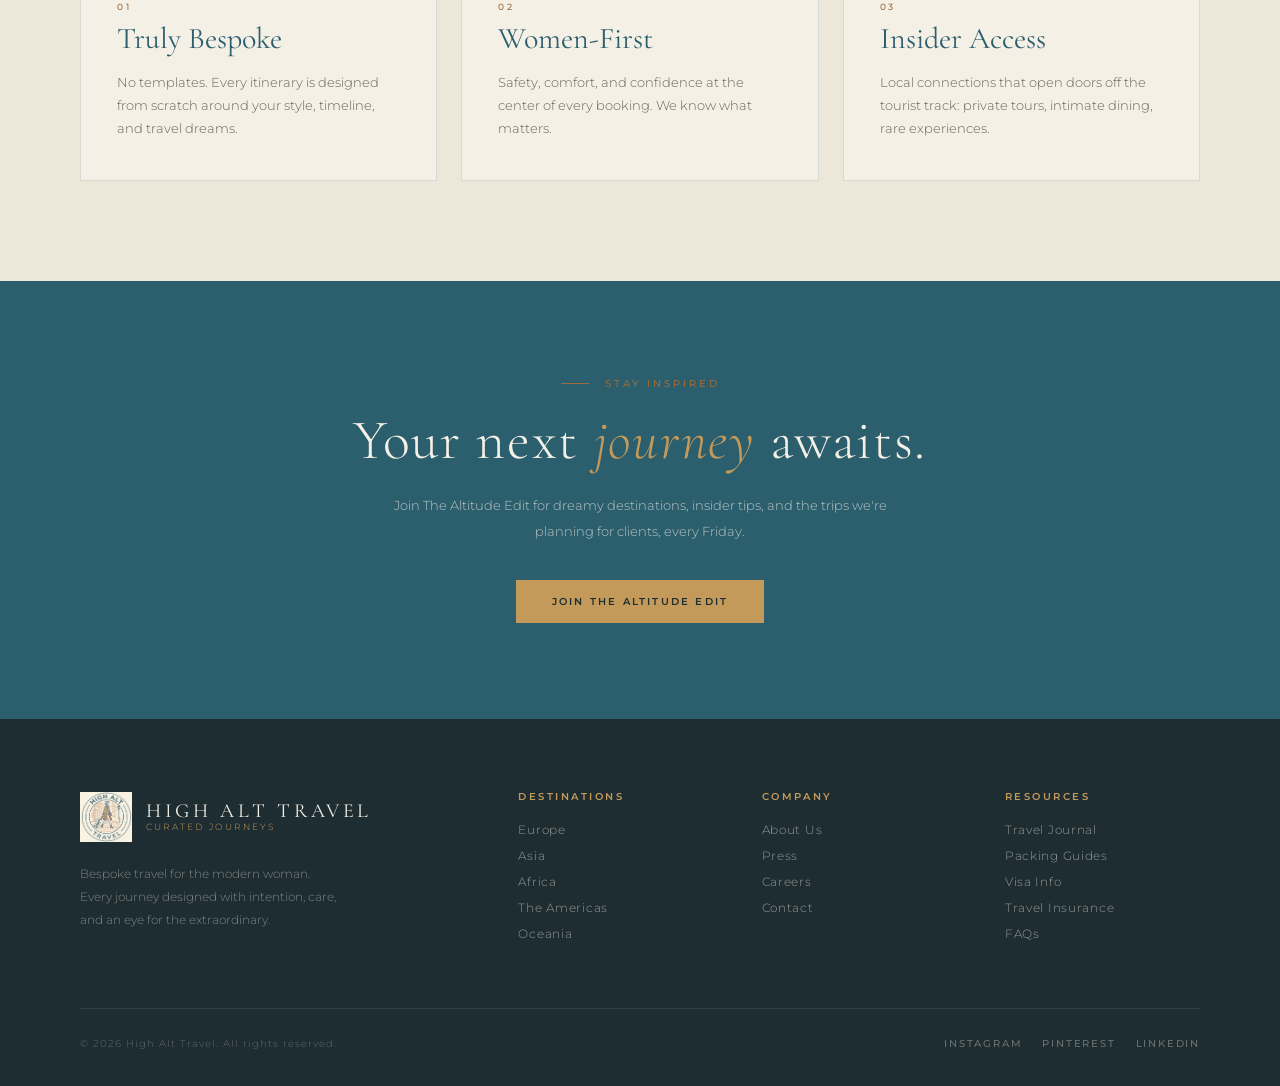
==== commit b8de52de: "Add separate trip inquiry contact page and Victoria's details - New contact.html with the trip inqui" ====
--- a/about.html
+++ b/about.html
@@ -25,7 +25,7 @@
         <a href="index.html#process">How It Works</a>
         <a href="index.html#testimonials">Stories</a>
         <a href="about.html">About</a>
-        <a href="index.html#newsletter" class="nav-cta">Plan My Trip</a>
+        <a href="contact.html" class="nav-cta">Plan My Trip</a>
     </div>
     <div class="nav-hamburger" id="hamburger" aria-label="Open menu">
         <span></span><span></span><span></span>
@@ -36,7 +36,7 @@
     <a href="index.html#process" class="mobile-link">How It Works</a>
     <a href="index.html#testimonials" class="mobile-link">Stories</a>
     <a href="about.html" class="mobile-link">About</a>
-    <a href="index.html#newsletter" class="mobile-link m-cta">Plan My Trip</a>
+    <a href="contact.html" class="mobile-link m-cta">Plan My Trip</a>
 </div>
 
 <!-- PAGE HERO -->
@@ -48,10 +48,10 @@
 
 <section class="page-body">
     <div class="about-split">
-        <img class="about-photo reveal" src="my%20face.png" alt="Your High Alt Travel advisor">
+        <img class="about-photo reveal" src="my%20face.png" alt="Victoria Lamy, founder of High Alt Travel">
         <div class="prose">
-            <h2 class="reveal">Meet your <em>advisor.</em></h2>
-            <p class="reveal reveal-delay-1">Hi, I'm the founder of High Alt Travel. I started this company because I believe the best trips aren't bought off a shelf. They're designed around the person taking them.</p>
+            <h2 class="reveal">Meet <em>Victoria.</em></h2>
+            <p class="reveal reveal-delay-1">Hi, I'm Victoria Lamy, the founder of High Alt Travel. I started this company because I believe the best trips aren't bought off a shelf. They're designed around the person taking them.</p>
             <p class="reveal reveal-delay-2">Every journey I plan begins with a conversation about you: how you like to travel, what makes you feel most alive, and what you want to come home with. From there, I build an itinerary from scratch, tap into trusted local partners, and stay with you from the first idea to the flight home.</p>
             <p class="reveal reveal-delay-3">High Alt Travel was founded in 2026 with a simple mission: to help women see the world with confidence, comfort, and a little bit of magic.</p>
         </div>
@@ -102,7 +102,7 @@
         <a href="about.html">About Us</a>
         <a href="press.html">Press</a>
         <a href="careers.html">Careers</a>
-        <a href="index.html#newsletter">Contact</a>
+        <a href="contact.html">Contact</a>
         </div>
         <div class="footer-col">
         <h4>Resources</h4>
--- a/styles.css
+++ b/styles.css
@@ -475,6 +475,10 @@
 .nl-note {
   font-size: 10px; font-weight: 300;
   letter-spacing: 0.08em; color: var(--muted); opacity: 0.7;
+}
+.nl-textarea {
+  width: 100%; resize: vertical; min-height: 120px;
+  border-right: 1px solid var(--border); line-height: 1.8;
 }
 .nl-select-row { display: grid; grid-template-columns: 1fr 1fr; gap: 12px; }
 .nl-select {
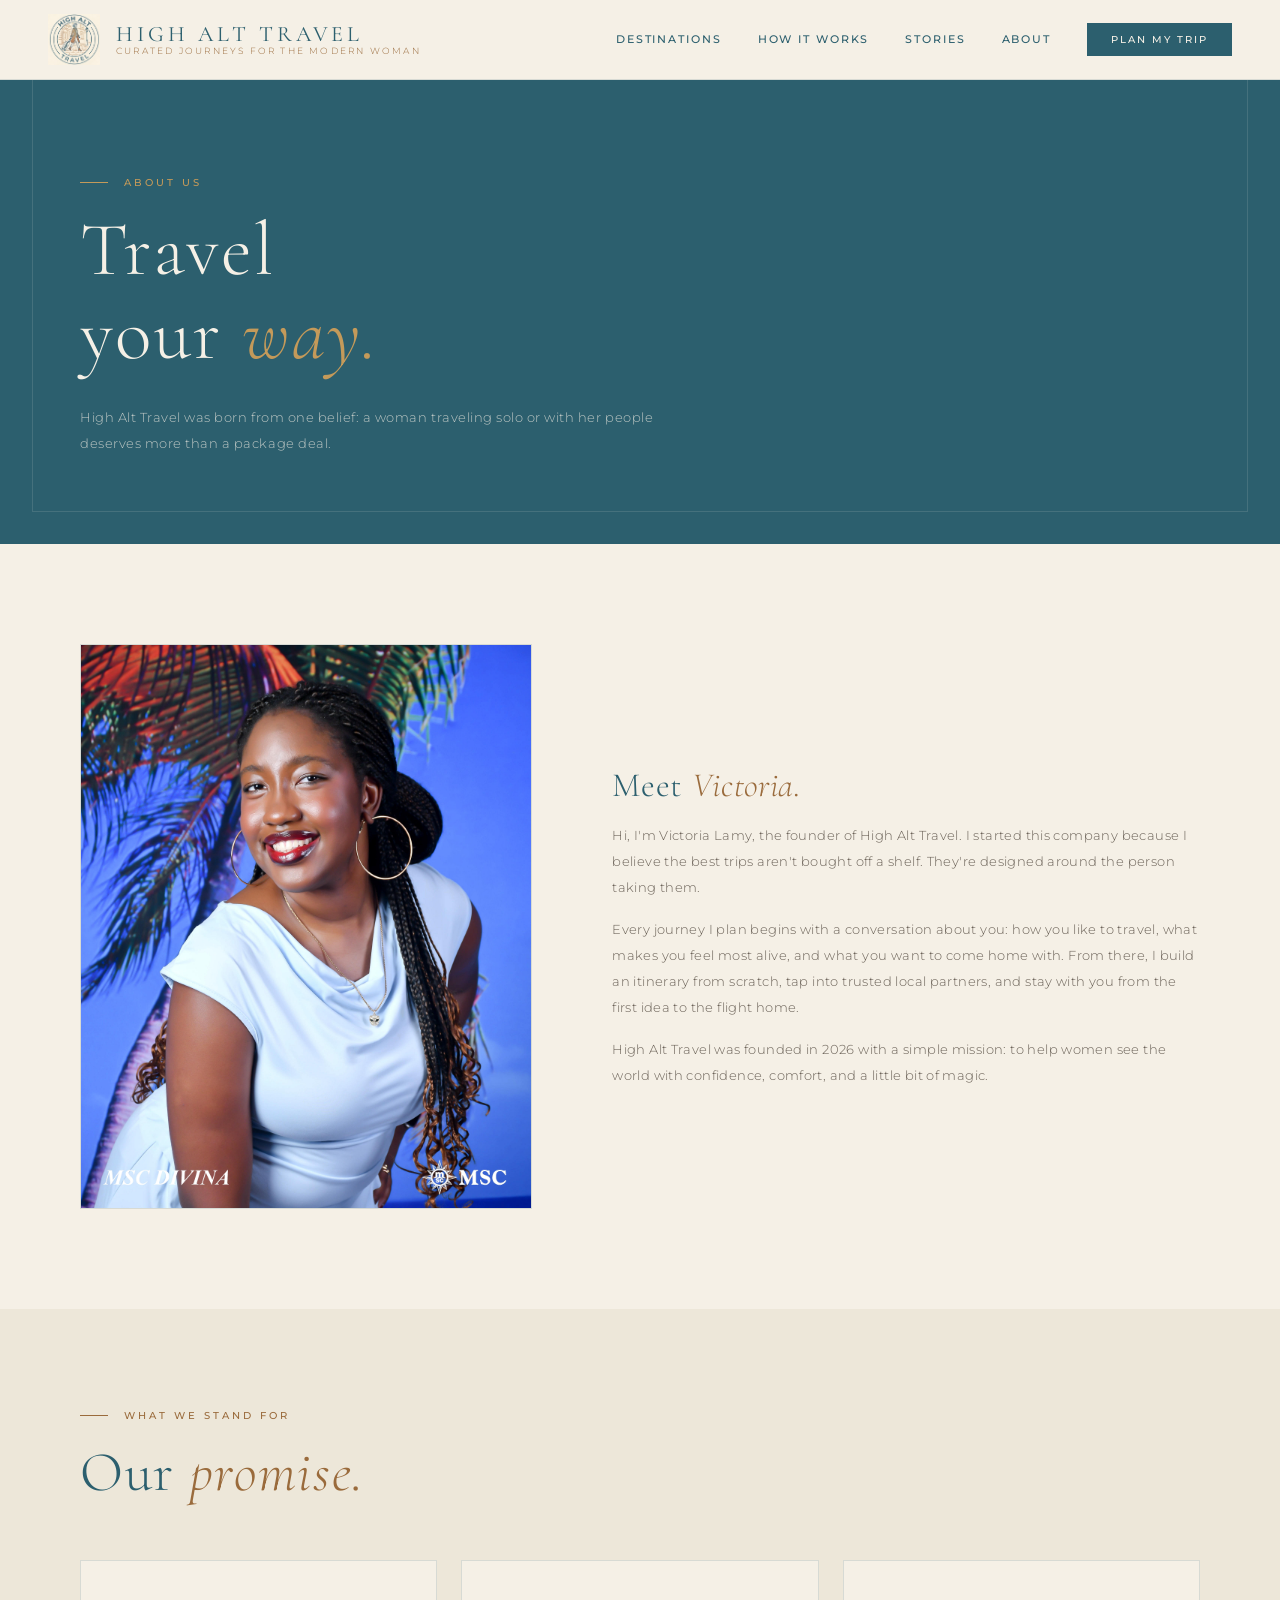
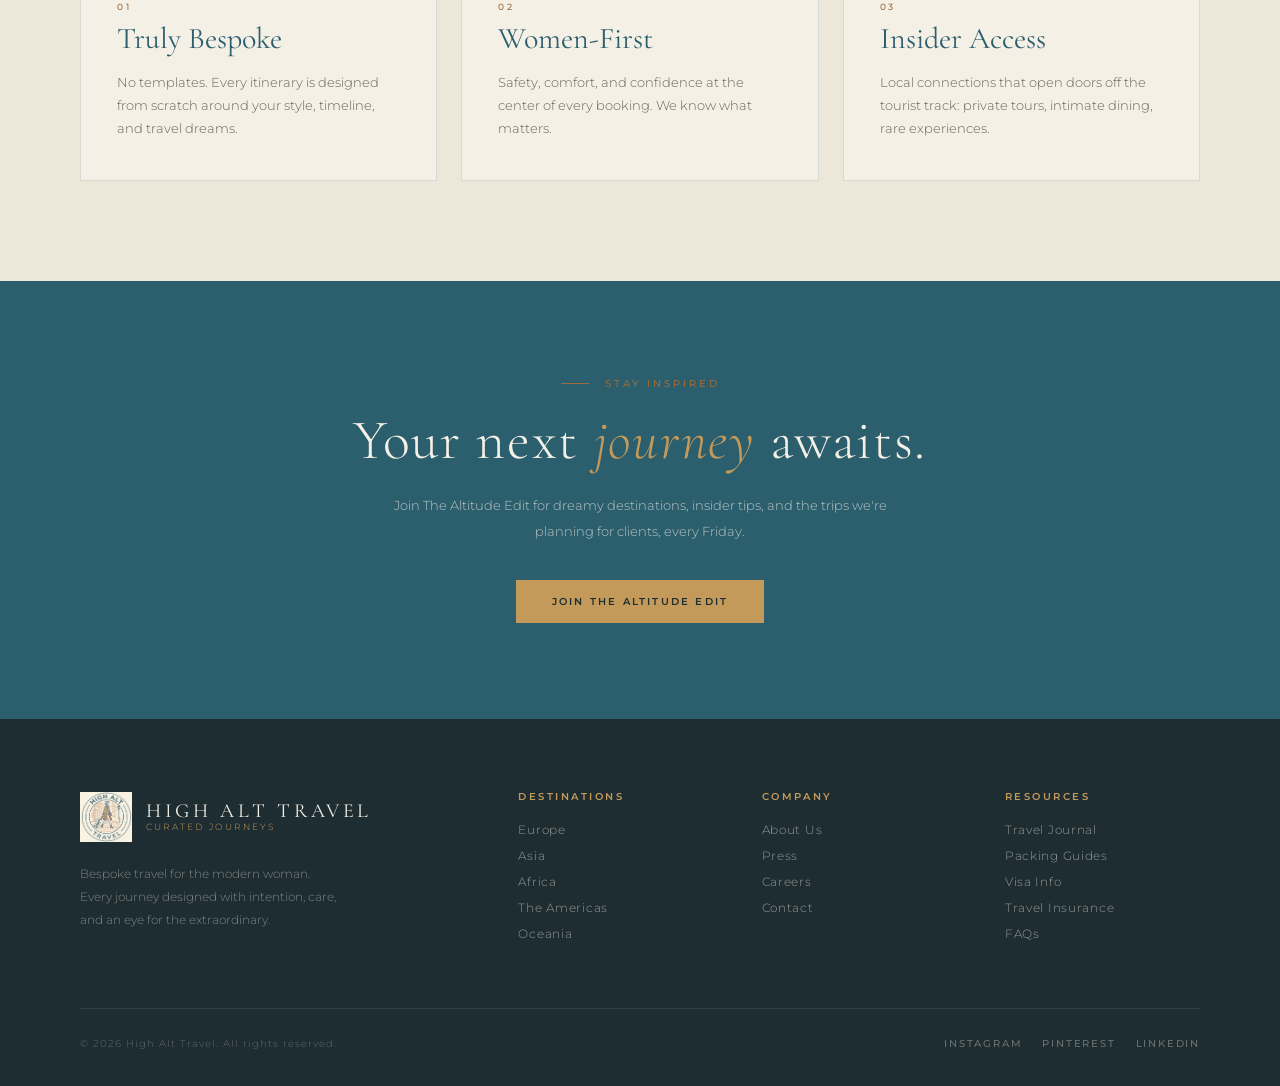
==== commit ae7a56f6: "changed hero image" ====
--- a/about.html
+++ b/about.html
@@ -48,7 +48,7 @@
 
 <section class="page-body">
     <div class="about-split">
-        <img class="about-photo reveal" src="my%20face.png" alt="Victoria Lamy, founder of High Alt Travel">
+        <img class="about-photo reveal" src="unnamed.jpg" alt="Victoria Lamy, founder of High Alt Travel">
         <div class="prose">
             <h2 class="reveal">Meet <em>Victoria.</em></h2>
             <p class="reveal reveal-delay-1">Hi, I'm Victoria Lamy, the founder of High Alt Travel. I started this company because I believe the best trips aren't bought off a shelf. They're designed around the person taking them.</p>
--- a/styles.css
+++ b/styles.css
@@ -327,43 +327,12 @@
   padding: 6px 14px;
 }
 
-/* destination background images */
-.d1 { 
-    background-image: url('images/amalfi.jpg'); 
-    background-size: cover; 
-    background-position: center; 
-}
-
-.d2 { 
-    background-image: url('images/marrakech.jpg'); 
-    background-size: cover; 
-    background-position: center; 
-}
-
-.d3 { 
-    background-image: url('images/kyoto.jpg'); 
-    background-size: cover; 
-    background-position: center; 
-}
-
-.d4 { 
-    background-image: url('images/patagonia.jpg'); 
-    background-size: cover; 
-    background-position: center; 
-}
-
-.d5 { 
-    background-image: url('images/maldives.jpg'); 
-    background-size: cover; 
-    background-position: center;
-}
-
-/* destination color fills (placeholder imagery via CSS) */
-.d1 { background: linear-gradient(135deg, #1a3a45 0%, #2c5f6e 40%, #8fb5bf 100%); }
-.d2 { background: linear-gradient(135deg, #3d2b1a 0%, #7a4e2e 50%, #c49a5a 100%); }
-.d3 { background: linear-gradient(135deg, #1a2d1a 0%, #2e5c2e 50%, #7ab87a 100%); }
-.d4 { background: linear-gradient(135deg, #2b1a3a 0%, #5a3a7a 50%, #b89ad4 100%); }
-.d5 { background: linear-gradient(135deg, #3a1a1a 0%, #7a3030 50%, #c48080 100%); }
+/* destination photos (gradient shows while the photo loads) */
+.d1 { background: url('images/amalfi.jpg') center / cover no-repeat, linear-gradient(135deg, #1a3a45 0%, #2c5f6e 40%, #8fb5bf 100%); }
+.d2 { background: url('images/marrakech.jpg') center / cover no-repeat, linear-gradient(135deg, #3d2b1a 0%, #7a4e2e 50%, #c49a5a 100%); }
+.d3 { background: url('images/kyoto.jpg') center / cover no-repeat, linear-gradient(135deg, #1a2d1a 0%, #2e5c2e 50%, #7ab87a 100%); }
+.d4 { background: url('images/patagonia.jpg') center / cover no-repeat, linear-gradient(135deg, #2b1a3a 0%, #5a3a7a 50%, #b89ad4 100%); }
+.d5 { background: url('images/maldives.jpg') center / cover no-repeat, linear-gradient(135deg, #3a1a1a 0%, #7a3030 50%, #c48080 100%); }
 
 /* destination SVG scene overlays */
 .dest-scene { position: absolute; inset: 0; opacity: 0.18; }
@@ -724,7 +693,7 @@
   .section { padding: 64px 32px; }
   .why-pillars { grid-template-columns: 1fr; }
   .dest-grid { grid-template-columns: 1fr 1fr; }
-  .dest-card:first-child { grid-column: 1 / 3; grid-row: auto; }
+  .dest-card:first-child { grid-column: 1 / 3; grid-row: auto; aspect-ratio: 4/3; }
   .process { padding: 64px 32px; }
   .process-steps { grid-template-columns: 1fr; }
   .testi-grid { grid-template-columns: 1fr; }
@@ -743,6 +712,6 @@
 }
 @media (max-width: 480px) {
   .dest-grid { grid-template-columns: 1fr; }
-  .dest-card:first-child { grid-column: auto; }
+  .dest-card:first-child { grid-column: auto; aspect-ratio: 3/4; }
   .dest-header { flex-direction: column; gap: 16px; align-items: flex-start; }
 }
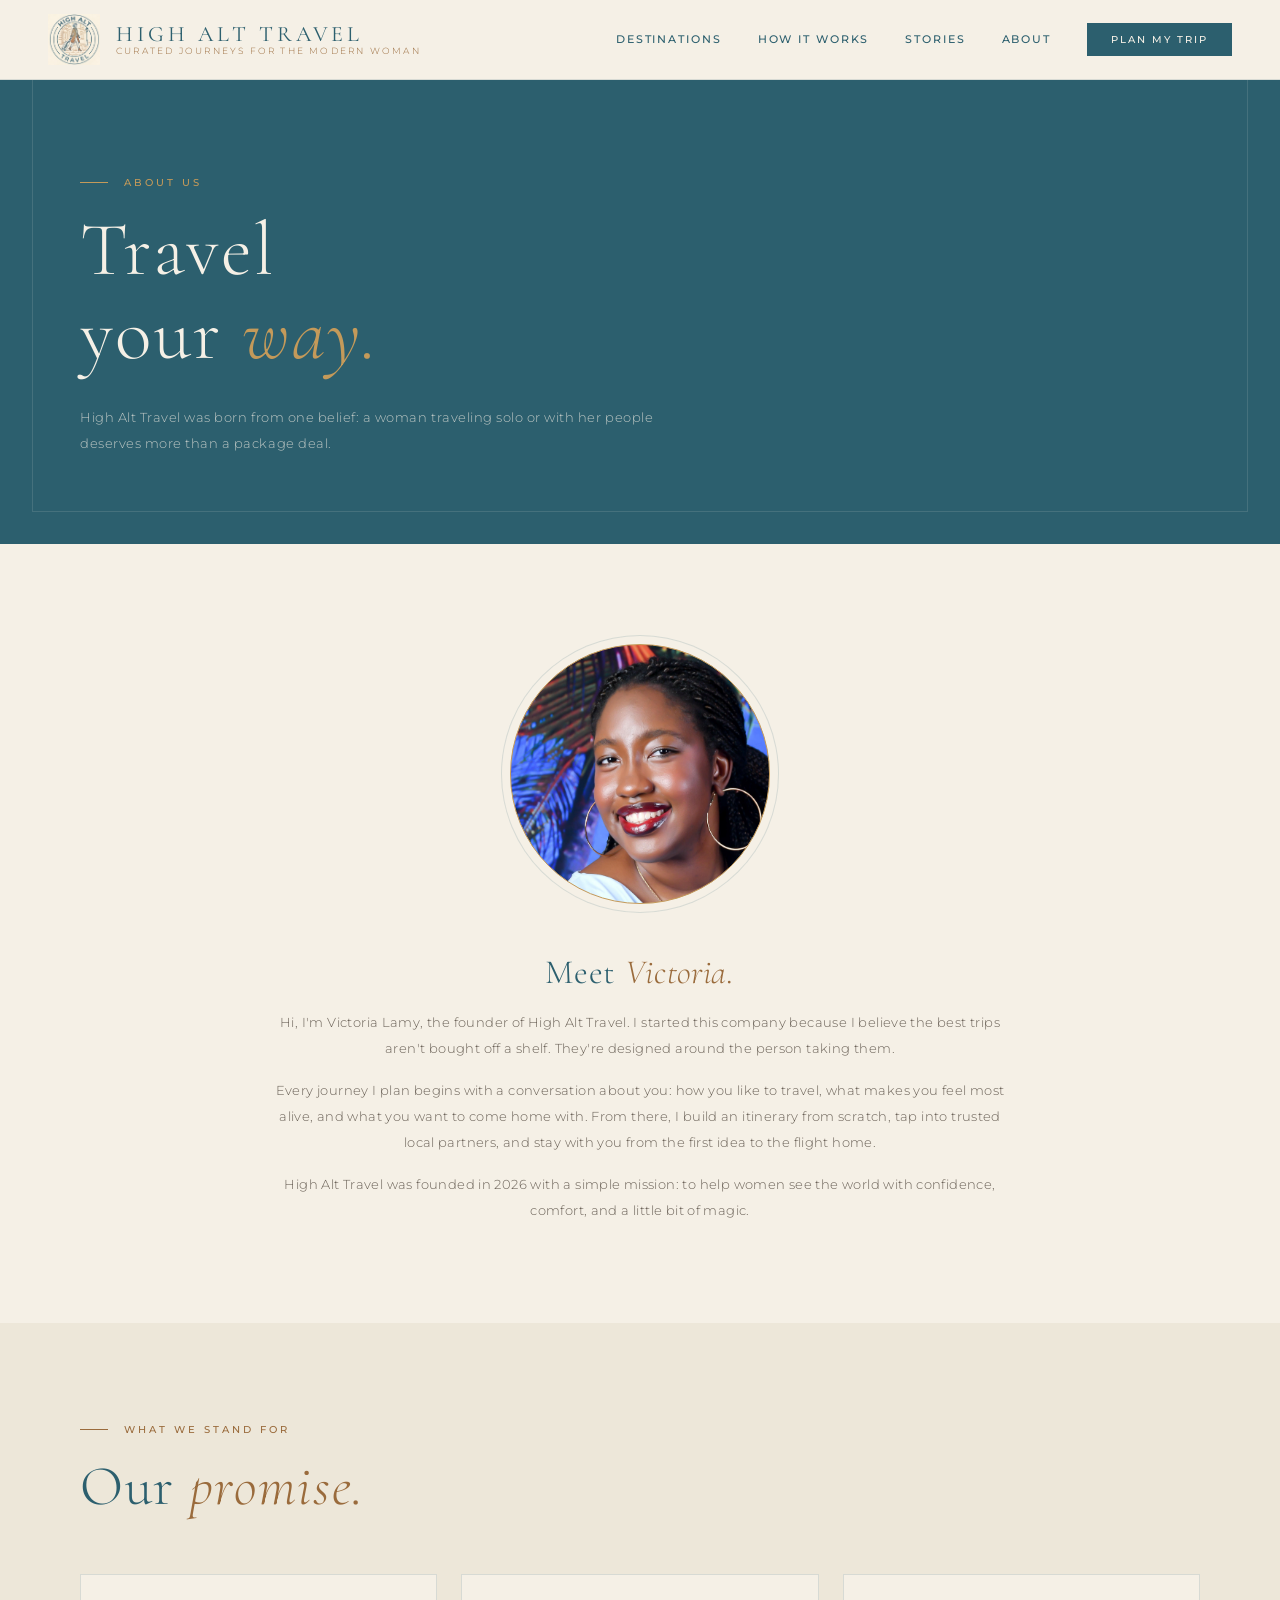
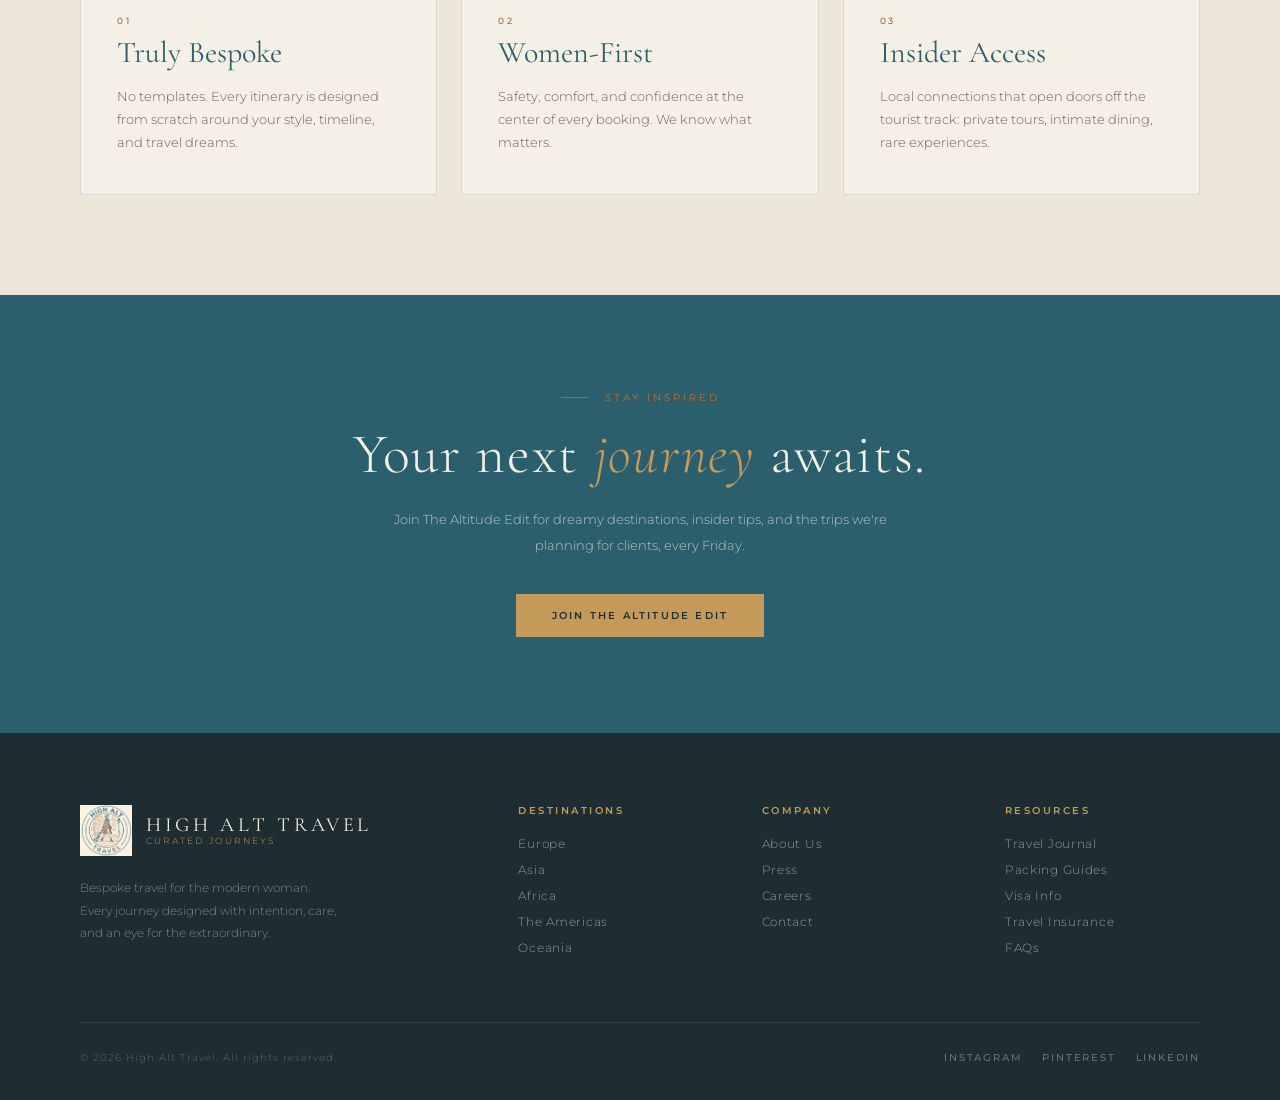
==== commit 08de97f5: "Show About page photo as a smaller centered circle - Crop Victoria's photo (unnamed.jpg) into a 260p" ====
--- a/about.html
+++ b/about.html
@@ -48,7 +48,7 @@
 
 <section class="page-body">
     <div class="about-split">
-        <img class="about-photo reveal" src="unnamed.jpg" alt="Victoria Lamy, founder of High Alt Travel">
+        <div class="about-photo reveal" role="img" aria-label="Victoria Lamy, founder of High Alt Travel"></div>
         <div class="prose">
             <h2 class="reveal">Meet <em>Victoria.</em></h2>
             <p class="reveal reveal-delay-1">Hi, I'm Victoria Lamy, the founder of High Alt Travel. I started this company because I believe the best trips aren't bought off a shelf. They're designed around the person taking them.</p>
--- a/styles.css
+++ b/styles.css
@@ -589,12 +589,21 @@
 .faq-list details[open] summary::after { transform: rotate(45deg); }
 .faq-list .answer { padding: 0 0 28px; }
 .about-split {
-  display: grid; grid-template-columns: 1fr 1.3fr;
-  gap: 80px; align-items: center;
-}
+  display: flex; flex-direction: column;
+  align-items: center; text-align: center;
+  gap: 48px; max-width: 740px; margin: 0 auto;
+}
+.about-split .prose h2 { margin-top: 0; }
+/* circular headshot, cropped in on the face */
 .about-photo {
-  width: 100%; aspect-ratio: 4/5; object-fit: cover;
-  border: 1px solid var(--border);
+  width: 260px; max-width: 70vw; aspect-ratio: 1;
+  border-radius: 50%;
+  background-image: url('unnamed.jpg');
+  background-size: 170% auto;
+  background-position: 40% 8%;
+  background-color: var(--cream-dark);
+  border: 1px solid var(--gold);
+  box-shadow: 0 0 0 8px var(--cream), 0 0 0 9px var(--border);
 }
 .page-cta {
   background: var(--teal); text-align: center;
@@ -678,8 +687,6 @@
   .page-hero { padding: calc(var(--nav-h) + 72px) 48px 72px; }
   .page-body { padding: 80px 48px; }
   .card-grid { grid-template-columns: 1fr 1fr; }
-  .about-split { grid-template-columns: 1fr; gap: 48px; }
-  .about-photo { max-width: 420px; }
 }
 @media (max-width: 768px) {
   :root { --nav-h: 68px; }
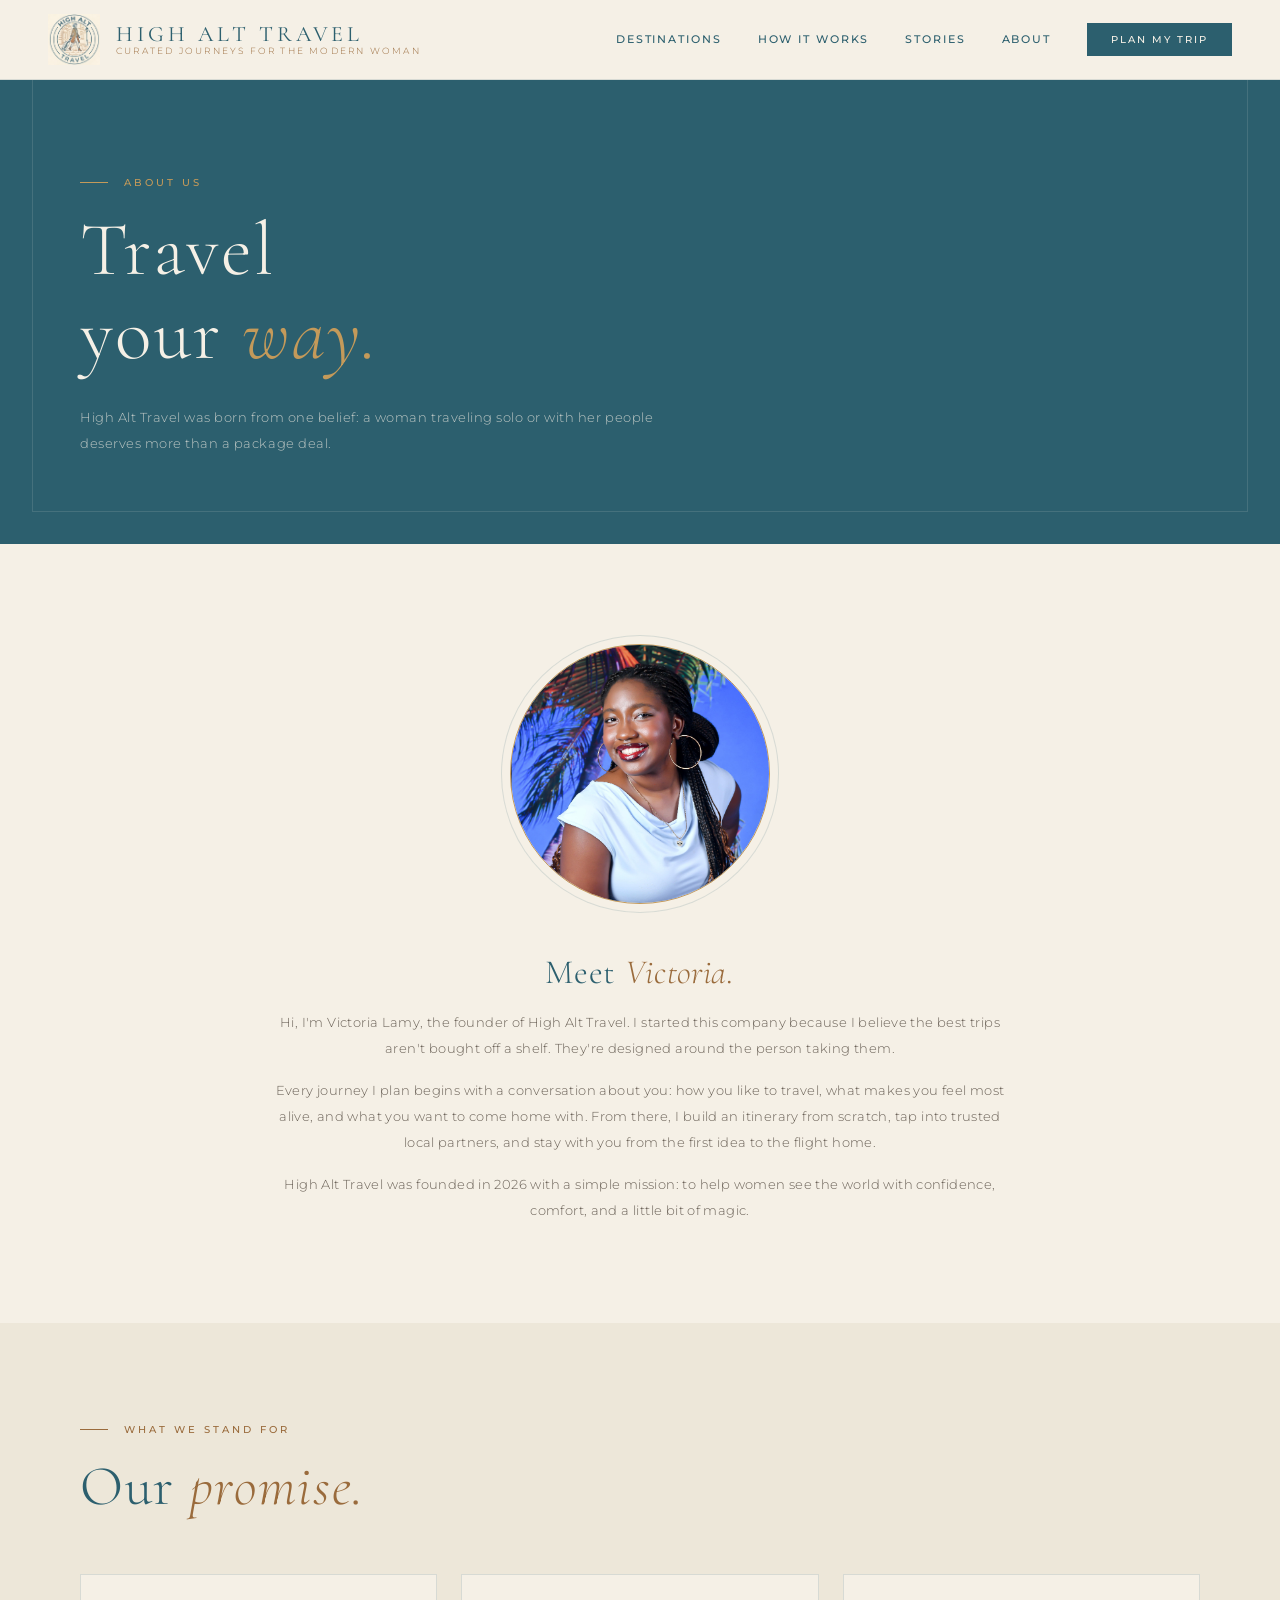
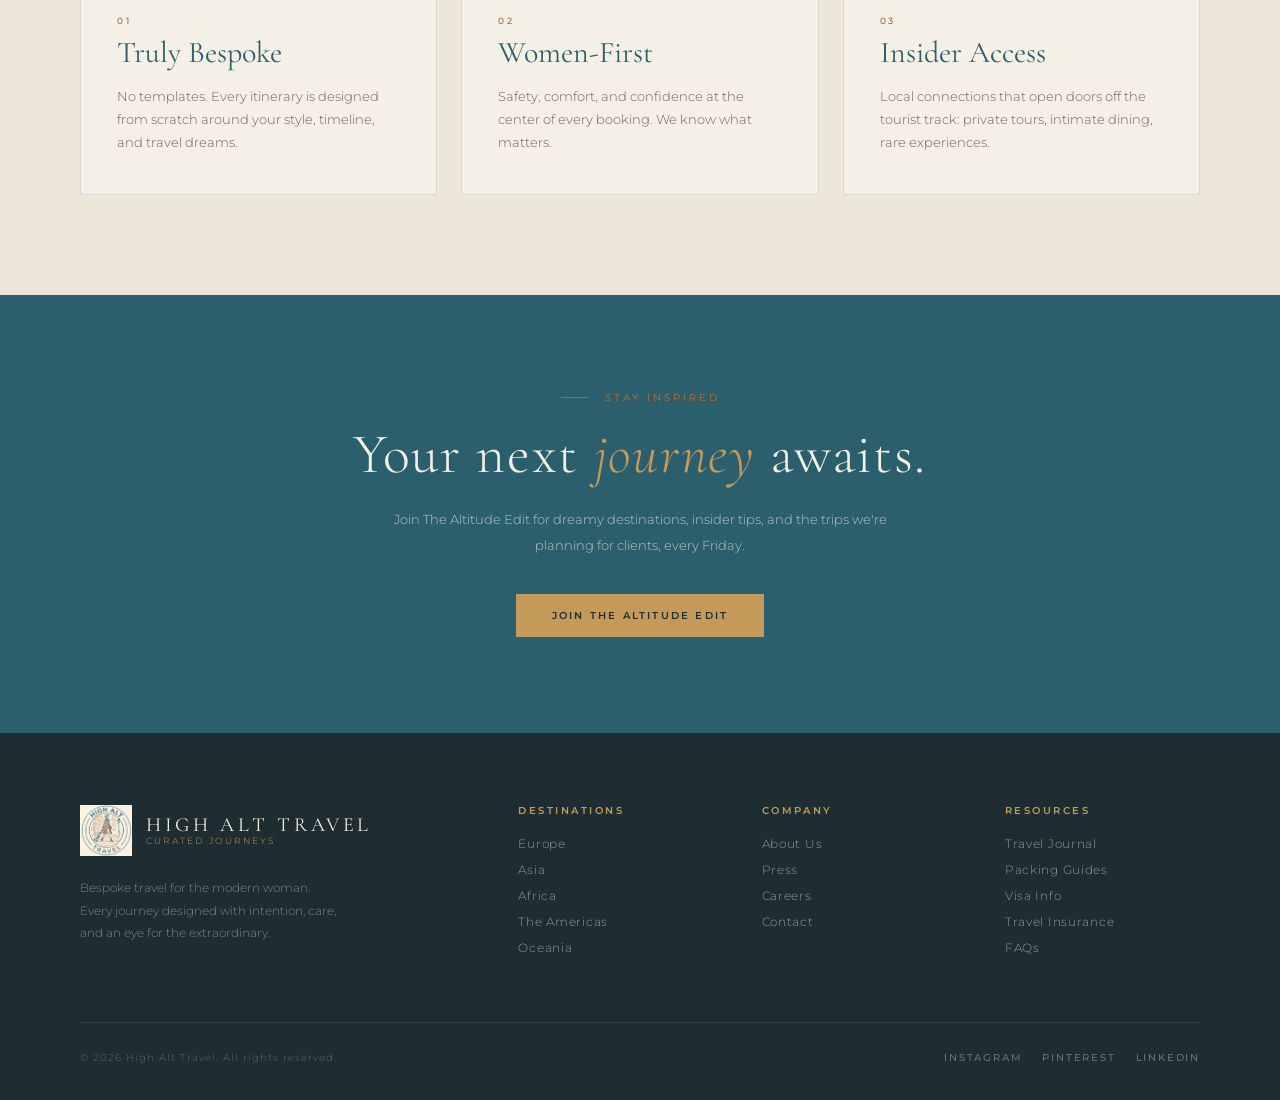
==== commit 522c59f0: "cropped image" ====
--- a/about.html
+++ b/about.html
@@ -48,7 +48,7 @@
 
 <section class="page-body">
     <div class="about-split">
-        <div class="about-photo reveal" role="img" aria-label="Victoria Lamy, founder of High Alt Travel"></div>
+        <img class="about-photo reveal" src="hero-image.png" alt="Victoria Lamy, founder of High Alt Travel">
         <div class="prose">
             <h2 class="reveal">Meet <em>Victoria.</em></h2>
             <p class="reveal reveal-delay-1">Hi, I'm Victoria Lamy, the founder of High Alt Travel. I started this company because I believe the best trips aren't bought off a shelf. They're designed around the person taking them.</p>
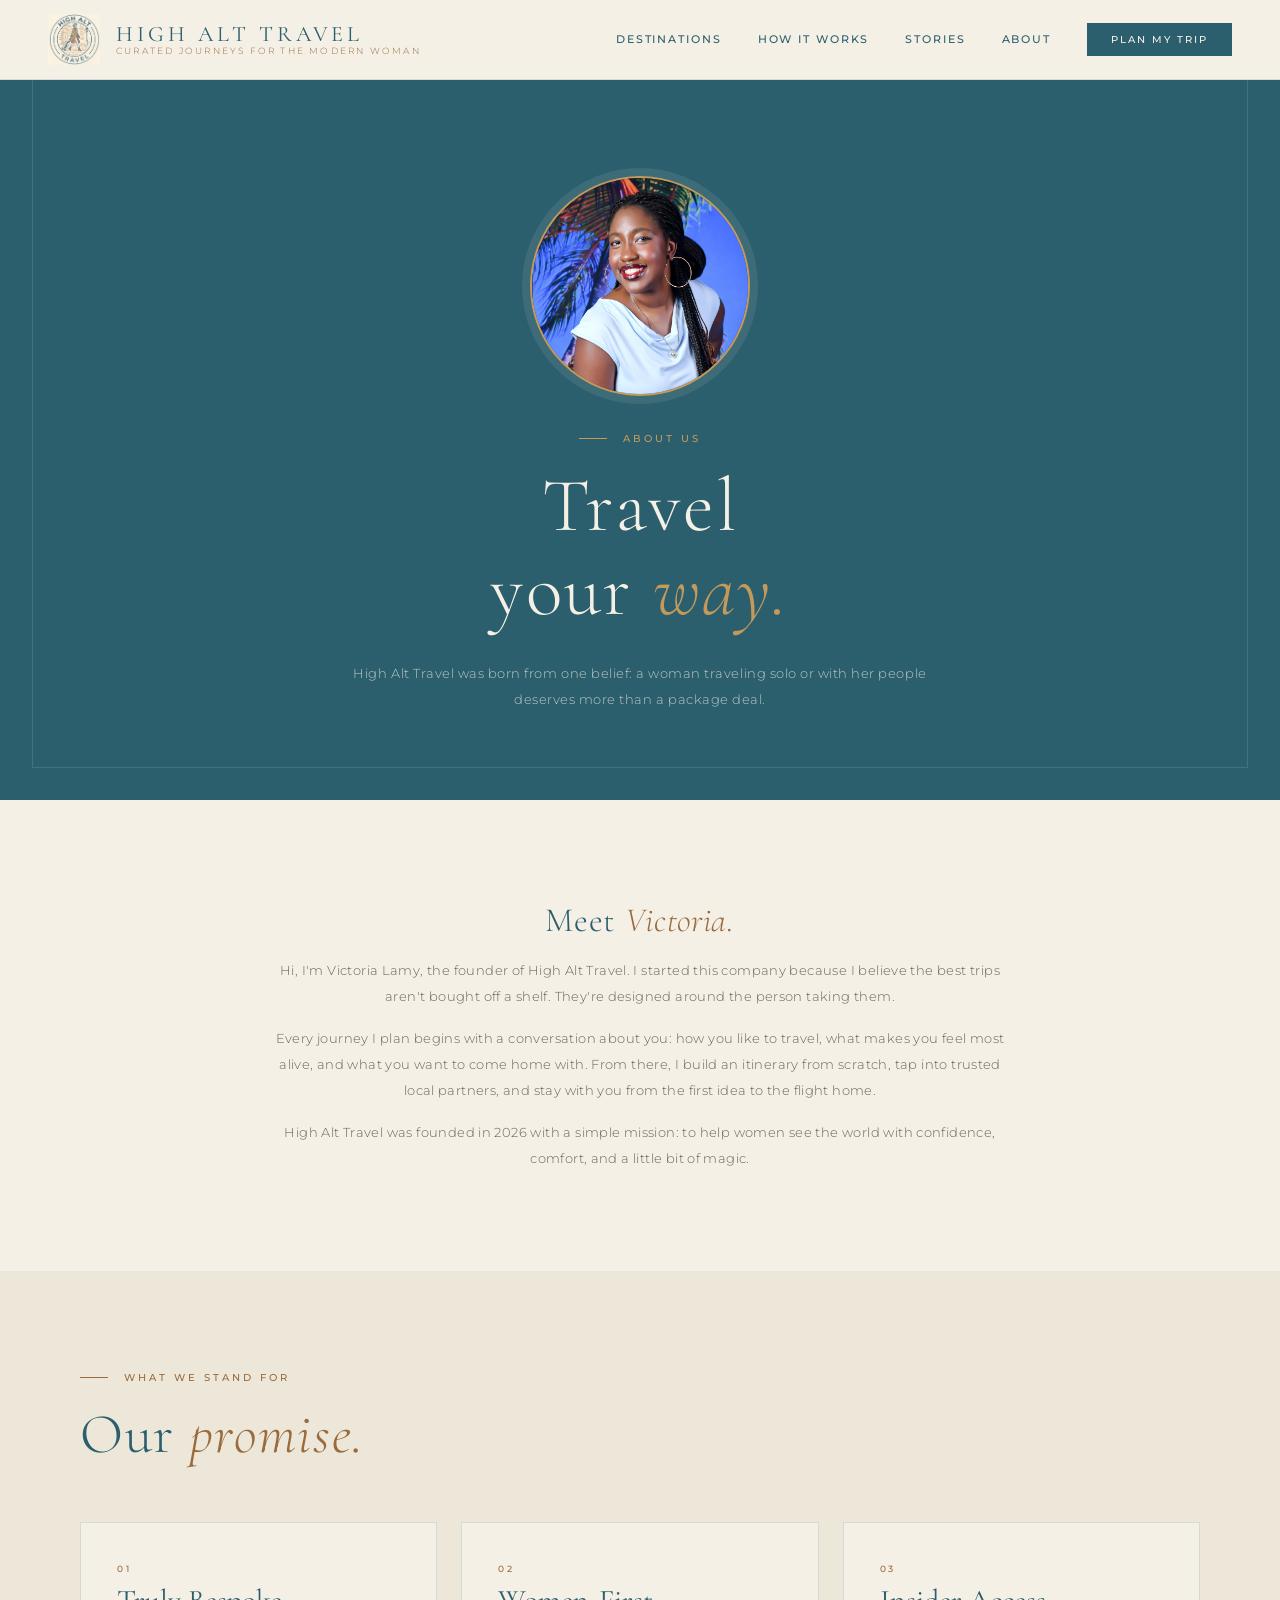
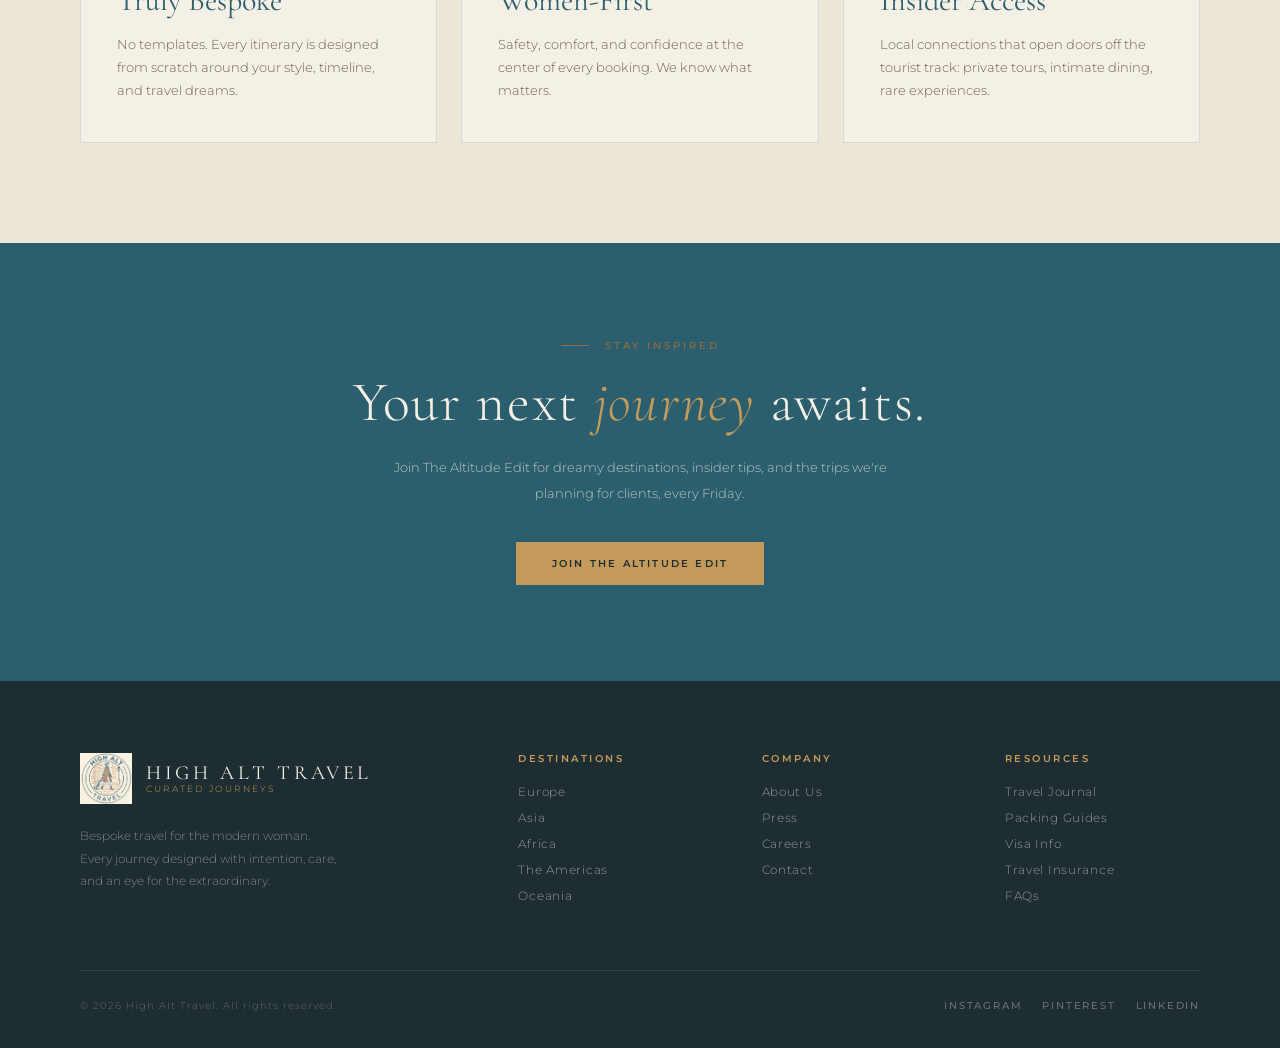
==== commit 5e8b75ce: "Move About photo into the page hero as a centered circle Merge latest main (Victoria's cropped hero-" ====
--- a/about.html
+++ b/about.html
@@ -40,7 +40,8 @@
 </div>
 
 <!-- PAGE HERO -->
-<header class="page-hero">
+<header class="page-hero page-hero--center">
+    <img class="hero-portrait reveal" src="hero-image.png" alt="Victoria Lamy, founder of High Alt Travel">
     <div class="section-eyebrow reveal">About Us</div>
     <h1 class="section-title reveal reveal-delay-1">Travel<br>your <em>way.</em></h1>
     <p class="page-lede reveal reveal-delay-2">High Alt Travel was born from one belief: a woman traveling solo or with her people deserves more than a package deal.</p>
@@ -48,7 +49,6 @@
 
 <section class="page-body">
     <div class="about-split">
-        <img class="about-photo reveal" src="hero-image.png" alt="Victoria Lamy, founder of High Alt Travel">
         <div class="prose">
             <h2 class="reveal">Meet <em>Victoria.</em></h2>
             <p class="reveal reveal-delay-1">Hi, I'm Victoria Lamy, the founder of High Alt Travel. I started this company because I believe the best trips aren't bought off a shelf. They're designed around the person taking them.</p>
--- a/styles.css
+++ b/styles.css
@@ -593,17 +593,18 @@
   align-items: center; text-align: center;
   gap: 48px; max-width: 740px; margin: 0 auto;
 }
-.about-split .prose h2 { margin-top: 0; }
-/* circular headshot, cropped in on the face */
-.about-photo {
-  width: 260px; max-width: 70vw; aspect-ratio: 1;
+/* About page: circular portrait centered in the page hero */
+.page-hero--center { text-align: center; }
+.page-hero--center .section-eyebrow { justify-content: center; }
+.page-hero--center .page-lede { margin-left: auto; margin-right: auto; }
+.hero-portrait {
+  position: relative; z-index: 1;
+  width: 220px; max-width: 60vw; aspect-ratio: 1;
+  margin: 0 auto 36px;
   border-radius: 50%;
-  background-image: url('unnamed.jpg');
-  background-size: 170% auto;
-  background-position: 40% 8%;
-  background-color: var(--cream-dark);
-  border: 1px solid var(--gold);
-  box-shadow: 0 0 0 8px var(--cream), 0 0 0 9px var(--border);
+  object-fit: cover; object-position: 50% 15%;
+  border: 2px solid var(--gold);
+  box-shadow: 0 0 0 8px rgba(245,240,230,0.08);
 }
 .page-cta {
   background: var(--teal); text-align: center;
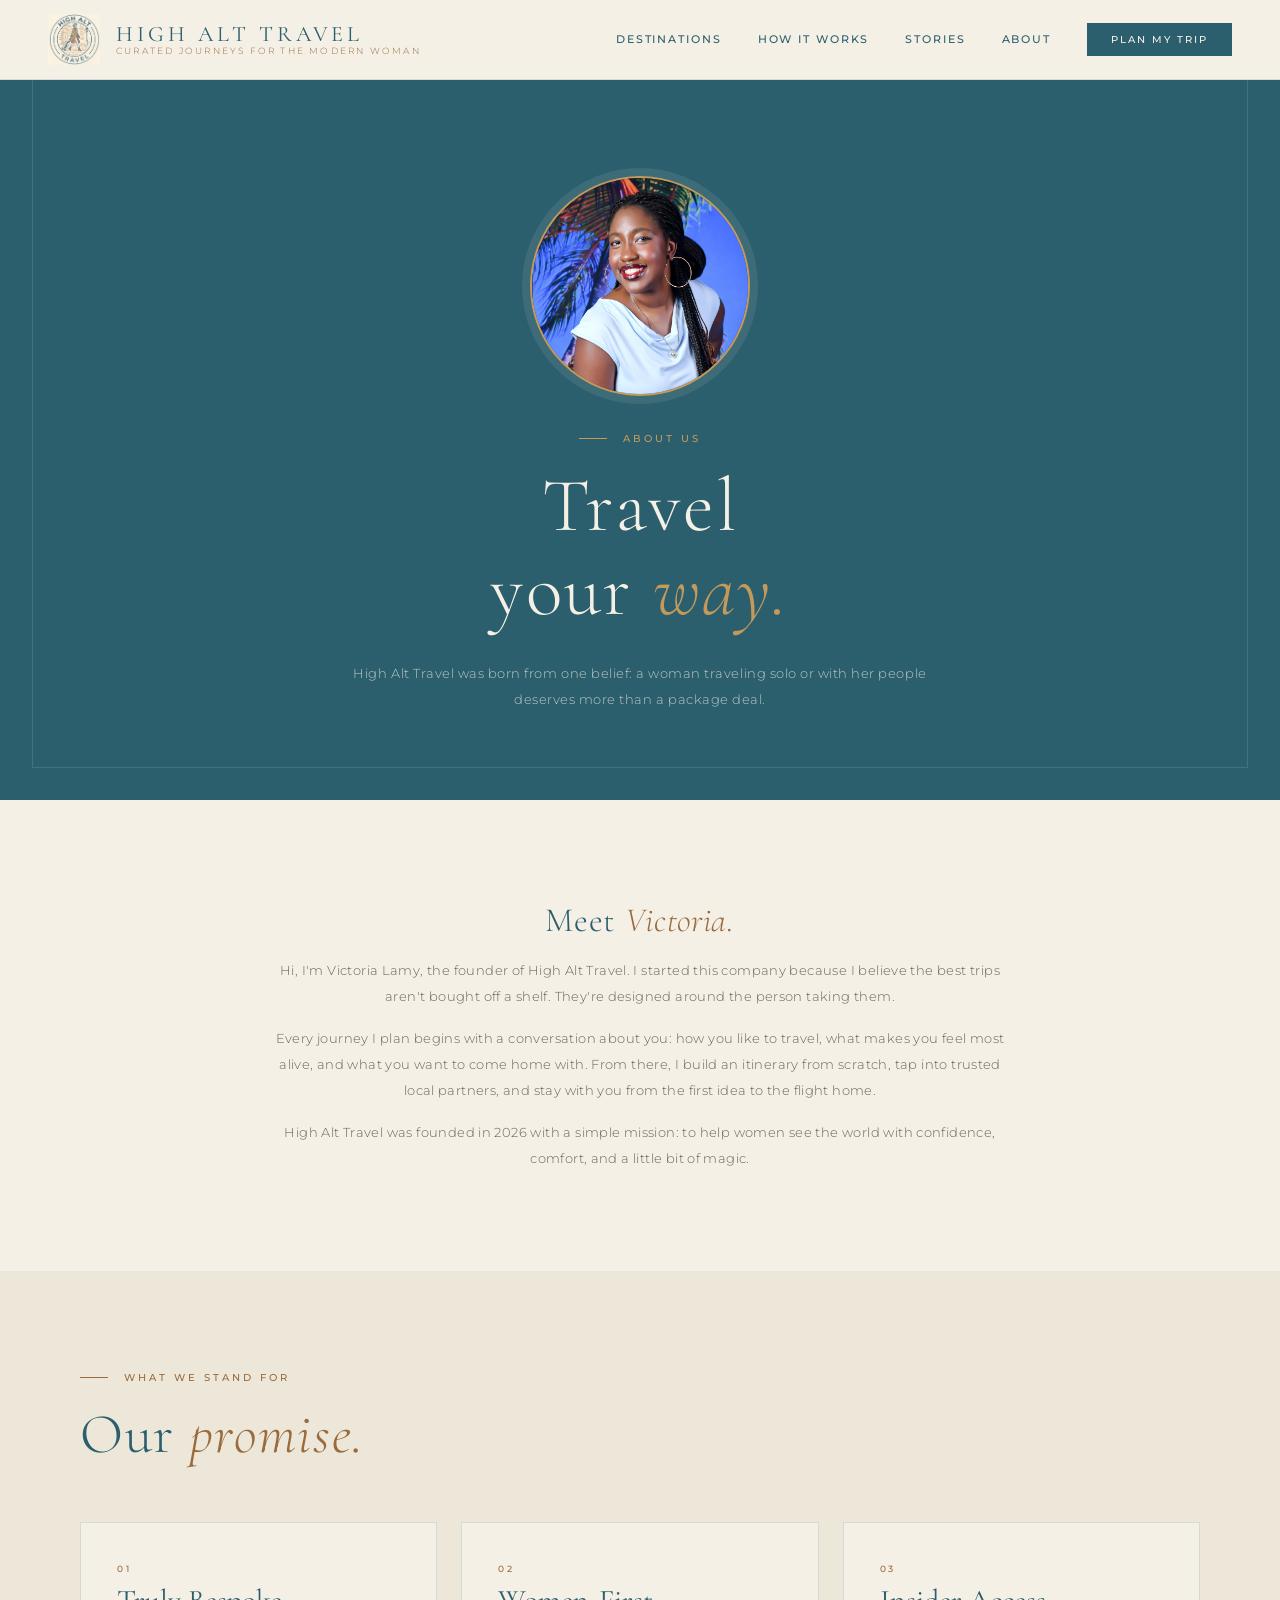
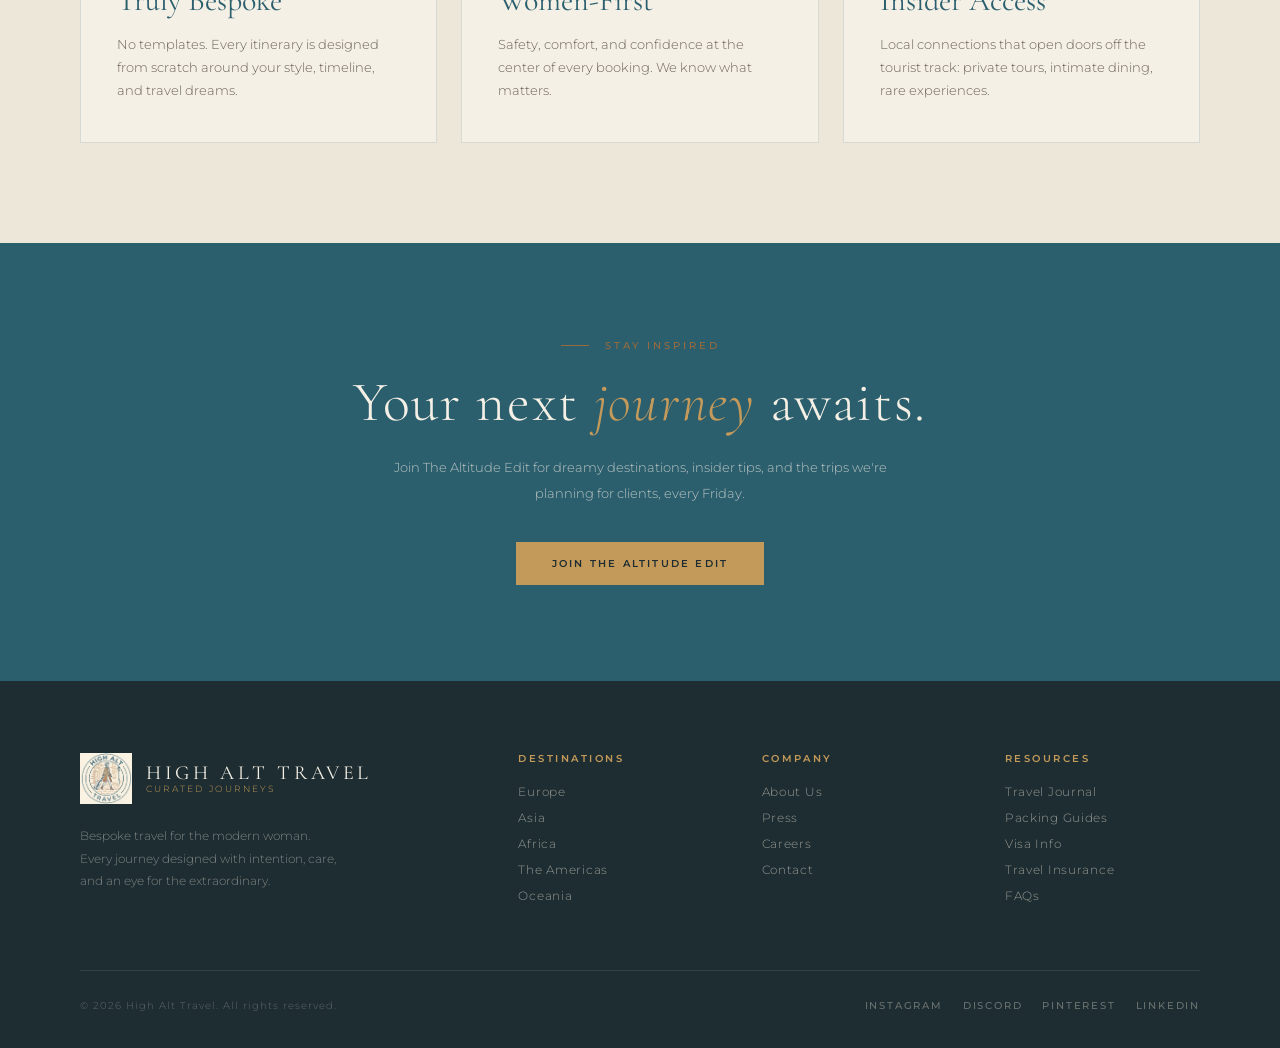
==== commit 17f372c9: "Add The View from High Alt Discord invite - New Discord community box in the newsletter section, bes" ====
--- a/about.html
+++ b/about.html
@@ -117,6 +117,7 @@
         <p class="footer-copy">© 2026 High Alt Travel. All rights reserved.</p>
         <div class="footer-socials">
         <a href="https://www.instagram.com/highalttravel" target="_blank" rel="noopener">Instagram</a>
+        <a href="https://discord.gg/ZkwFzh2a78" target="_blank" rel="noopener">Discord</a>
         <a href="#">Pinterest</a>
         <a href="#">LinkedIn</a>
         </div>
--- a/styles.css
+++ b/styles.css
@@ -328,11 +328,11 @@
 }
 
 /* destination photos (gradient shows while the photo loads) */
-.d1 { background: url('images/amalfi.jpg') center / cover no-repeat, linear-gradient(135deg, #1a3a45 0%, #2c5f6e 40%, #8fb5bf 100%); }
-.d2 { background: url('images/marrakech.jpg') center / cover no-repeat, linear-gradient(135deg, #3d2b1a 0%, #7a4e2e 50%, #c49a5a 100%); }
-.d3 { background: url('images/kyoto.jpg') center / cover no-repeat, linear-gradient(135deg, #1a2d1a 0%, #2e5c2e 50%, #7ab87a 100%); }
-.d4 { background: url('images/patagonia.jpg') center / cover no-repeat, linear-gradient(135deg, #2b1a3a 0%, #5a3a7a 50%, #b89ad4 100%); }
-.d5 { background: url('images/maldives.jpg') center / cover no-repeat, linear-gradient(135deg, #3a1a1a 0%, #7a3030 50%, #c48080 100%); }
+.d1 { background: url('almafi-coast.jpg') center / cover no-repeat, linear-gradient(135deg, #1a3a45 0%, #2c5f6e 40%, #8fb5bf 100%); }
+.d2 { background: url('marakesh.jpg') center / cover no-repeat, linear-gradient(135deg, #3d2b1a 0%, #7a4e2e 50%, #c49a5a 100%); }
+.d3 { background: url('kyoto.jpg') center / cover no-repeat, linear-gradient(135deg, #1a2d1a 0%, #2e5c2e 50%, #7ab87a 100%); }
+.d4 { background: url('patagonia.jpg') center / cover no-repeat, linear-gradient(135deg, #2b1a3a 0%, #5a3a7a 50%, #b89ad4 100%); }
+.d5 { background: url('maldives.jpg') center / cover no-repeat, linear-gradient(135deg, #3a1a1a 0%, #7a3030 50%, #c48080 100%); }
 
 /* destination SVG scene overlays */
 .dest-scene { position: absolute; inset: 0; opacity: 0.18; }
@@ -619,6 +619,44 @@
 }
 .page-cta .btn-primary { background: var(--gold); color: var(--ink); }
 .page-cta .btn-primary:hover { background: var(--cream); }
+
+/* Discord community box (beside the newsletter form) */
+.discord-box {
+  display: flex; gap: 22px; align-items: flex-start;
+  margin-top: 40px; padding: 32px;
+  background: var(--teal); color: var(--cream);
+  border: 1px solid var(--teal);
+  position: relative;
+}
+.discord-box::after {
+  content: ''; position: absolute; inset: 8px;
+  border: 1px solid rgba(245,240,230,0.14);
+  pointer-events: none;
+}
+.discord-icon { width: 34px; height: 34px; flex-shrink: 0; color: var(--gold); margin-top: 2px; }
+.discord-eyebrow {
+  font-size: 9px; font-weight: 500;
+  letter-spacing: 0.28em; text-transform: uppercase;
+  color: var(--gold); margin-bottom: 8px;
+}
+.discord-title {
+  font-family: 'Cormorant Garamond', serif;
+  font-size: 28px; font-weight: 400; line-height: 1.15;
+  color: var(--cream); margin-bottom: 10px;
+}
+.discord-title em { font-style: italic; color: var(--gold); }
+.nl-text .discord-box p {
+  font-size: 12.5px; line-height: 1.85; margin: 0 0 22px;
+  color: rgba(245,240,230,0.72);
+}
+.discord-box .btn-primary {
+  position: relative; z-index: 1;
+  background: var(--gold); color: var(--ink);
+}
+.discord-box .btn-primary:hover { background: var(--cream); }
+@media (max-width: 480px) {
+  .discord-box { flex-direction: column; gap: 14px; padding: 28px 24px; }
+}
 
 /* ── FOOTER ── */
 footer {
